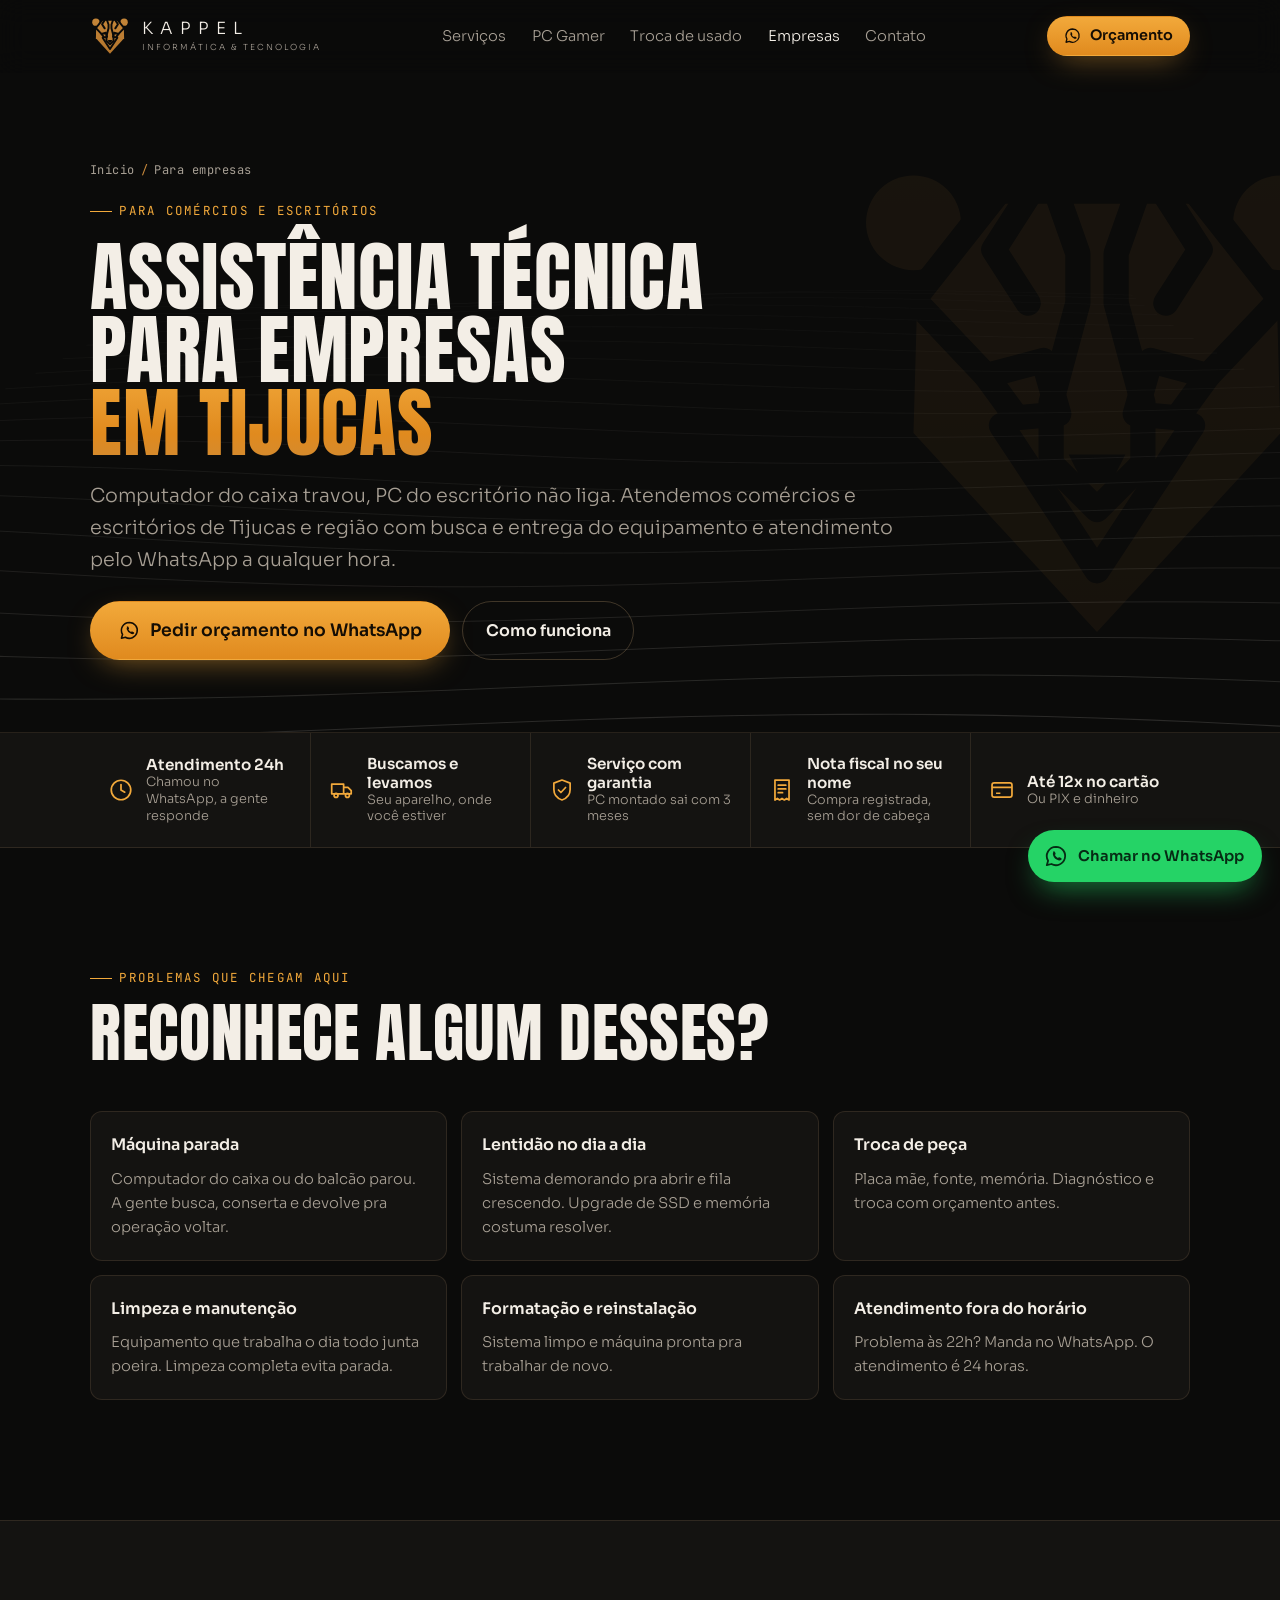
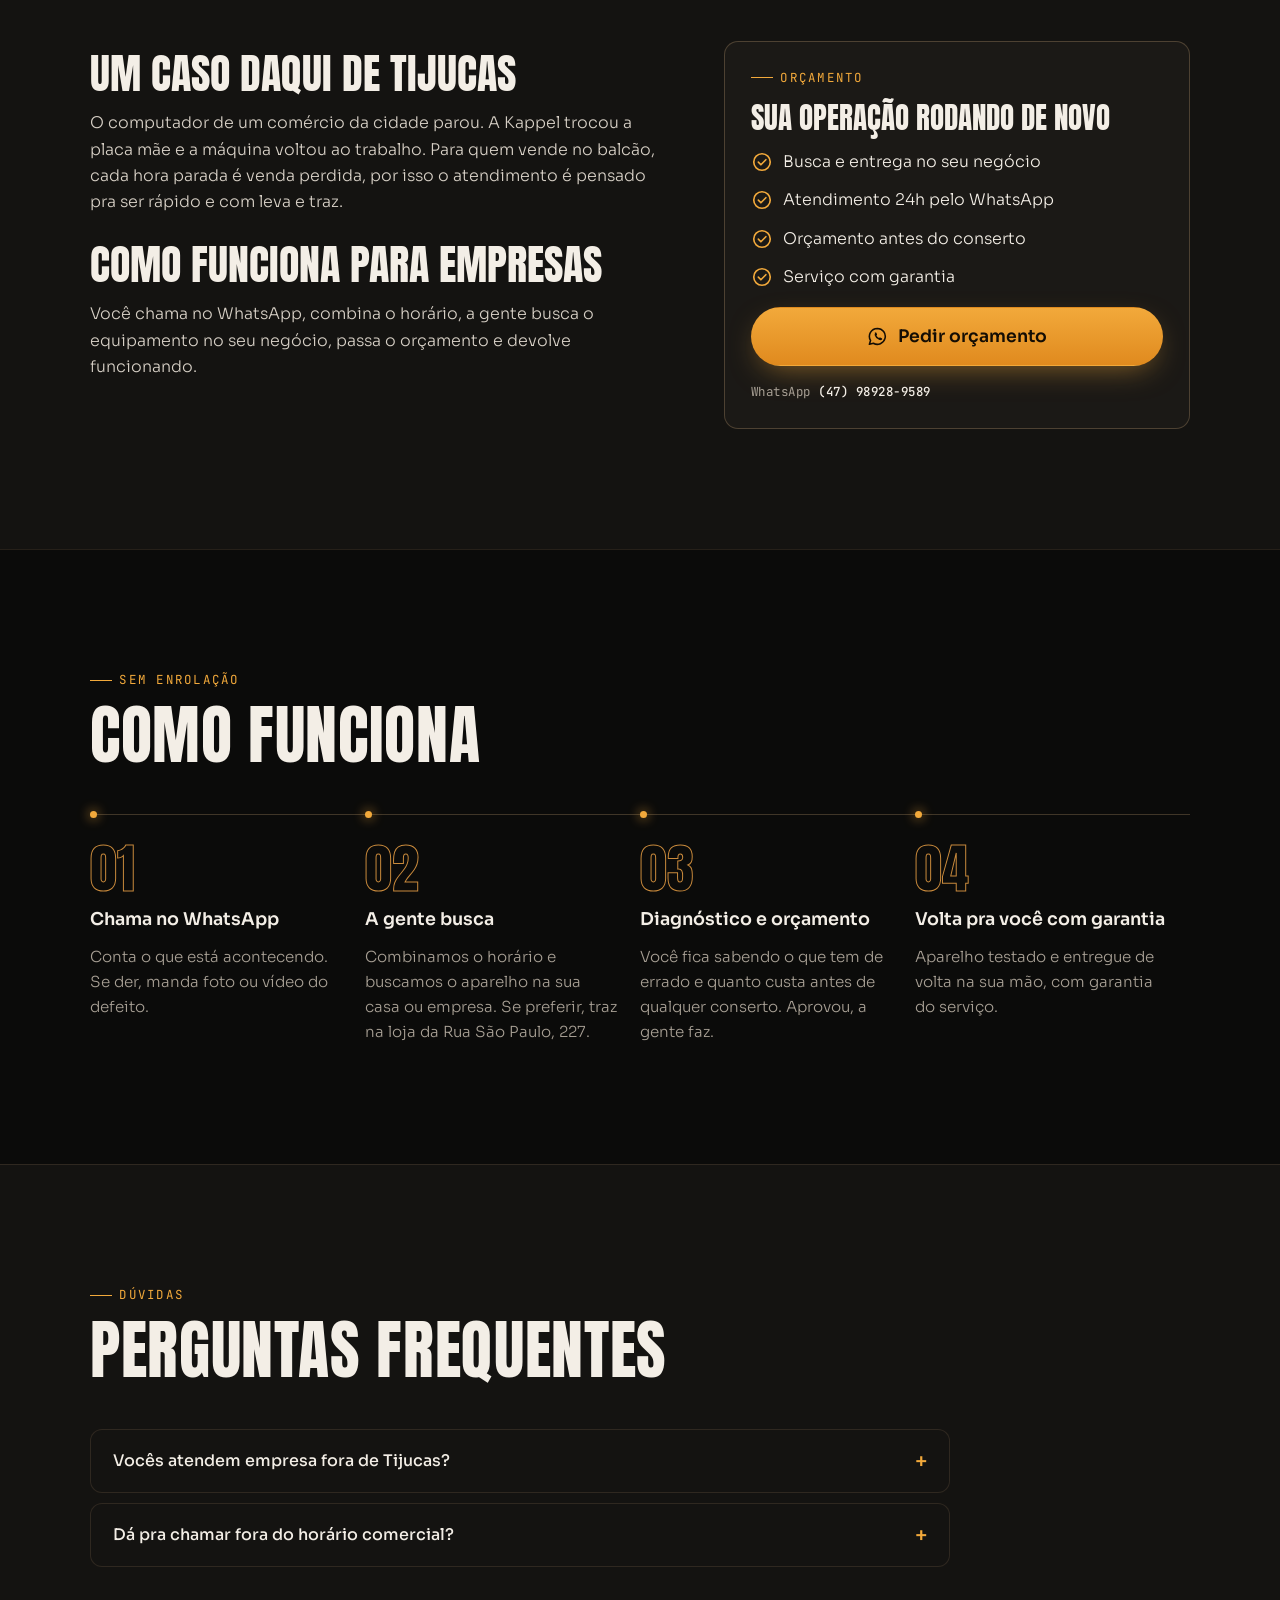
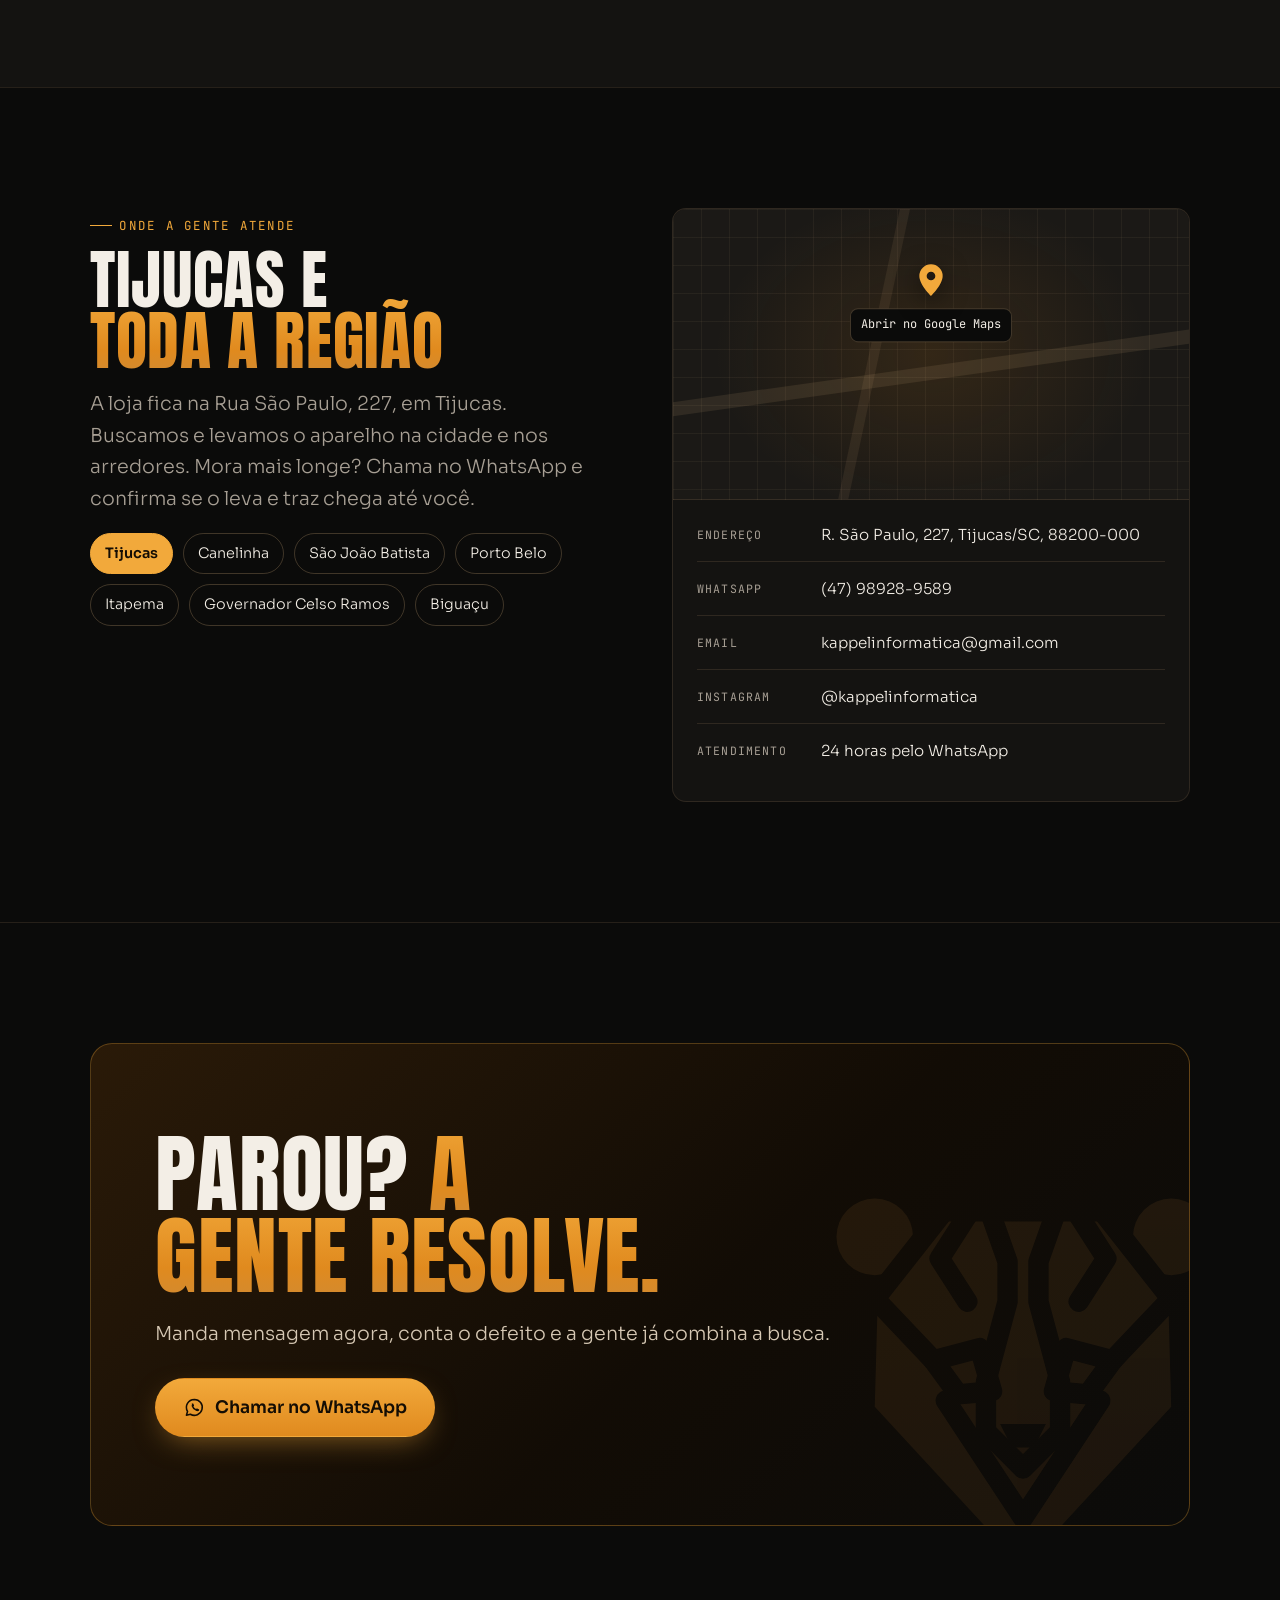
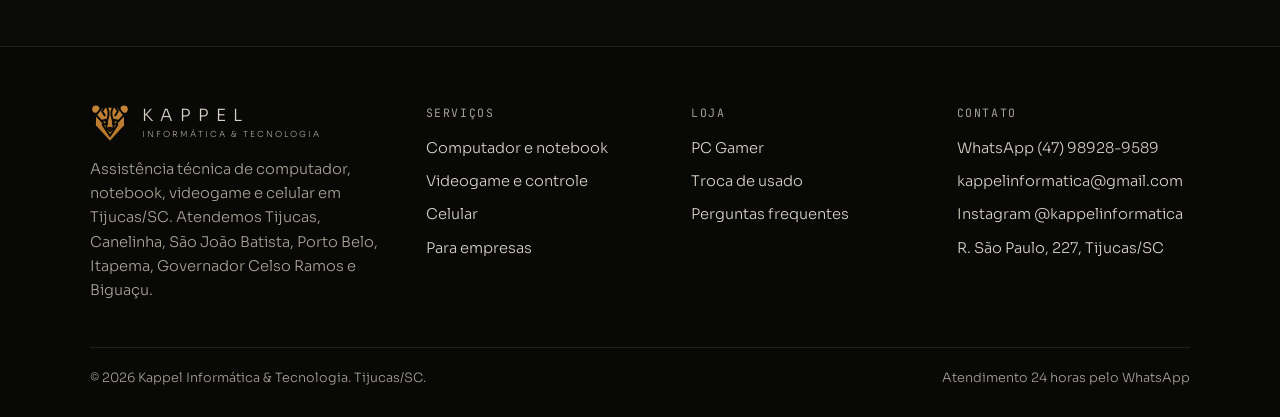
==== empresas/index.html @ c7f15fc5 "Site da Kappel Informática: home, páginas de serviço, PC Gamer e SEO/GEO Site estático com identidad" ====
<!doctype html>
<html lang="pt-BR">
<head>
<meta charset="utf-8">
<meta name="viewport" content="width=device-width, initial-scale=1, viewport-fit=cover">
<title>Assistência Técnica para Empresas em Tijucas/SC | Kappel</title>
<meta name="description" content="Computador do caixa travou? Assistência técnica para comércios e escritórios em Tijucas e região, com busca e entrega do equipamento e atendimento 24h.">
<link rel="canonical" href="https://www.kappelinformatica.com.br/empresas/">
<meta name="robots" content="index, follow, max-image-preview:large">
<meta name="theme-color" content="#0b0b0a">
<meta name="geo.region" content="BR-SC">
<meta name="geo.placename" content="Tijucas">
<meta property="og:type" content="website">
<meta property="og:locale" content="pt_BR">
<meta property="og:site_name" content="Kappel Informática & Tecnologia">
<meta property="og:title" content="Assistência Técnica para Empresas em Tijucas/SC | Kappel">
<meta property="og:description" content="Computador do caixa travou? Assistência técnica para comércios e escritórios em Tijucas e região, com busca e entrega do equipamento e atendimento 24h.">
<meta property="og:url" content="https://www.kappelinformatica.com.br/empresas/">
<meta property="og:image" content="https://www.kappelinformatica.com.br/assets/img/og-kappel.jpg">
<meta property="og:image:width" content="1200">
<meta property="og:image:height" content="630">
<meta property="og:image:alt" content="Kappel Informática & Tecnologia, assistência técnica em Tijucas SC">
<meta name="twitter:card" content="summary_large_image">
<meta name="twitter:title" content="Assistência Técnica para Empresas em Tijucas/SC | Kappel">
<meta name="twitter:description" content="Computador do caixa travou? Assistência técnica para comércios e escritórios em Tijucas e região, com busca e entrega do equipamento e atendimento 24h.">
<meta name="twitter:image" content="https://www.kappelinformatica.com.br/assets/img/og-kappel.jpg">
<link rel="icon" href="/favicon.svg" type="image/svg+xml">
<link rel="icon" href="/favicon-32.png" sizes="32x32" type="image/png">
<link rel="apple-touch-icon" href="/apple-touch-icon.png">
<link rel="manifest" href="/site.webmanifest">
<link rel="preload" href="/assets/fonts/anton.woff2" as="font" type="font/woff2" crossorigin>
<link rel="preload" href="/assets/fonts/sora-var.woff2" as="font" type="font/woff2" crossorigin>
<link rel="stylesheet" href="/assets/css/site.css">
<script type="application/ld+json">{"@context":"https://schema.org","@graph":[{"@type":["ComputerStore","LocalBusiness"],"@id":"https://www.kappelinformatica.com.br/#negocio","name":"Kappel Informática & Tecnologia","alternateName":["Kappel Informática","Kappel"],"description":"Assistência técnica multimarca de computador, notebook, videogame, controle e celular em Tijucas/SC, com busca e entrega do aparelho, atendimento 24 horas pelo WhatsApp e venda de PC Gamer montado com nota fiscal.","url":"https://www.kappelinformatica.com.br/","logo":"https://www.kappelinformatica.com.br/assets/img/logo-512.png","image":"https://www.kappelinformatica.com.br/assets/img/og-kappel.jpg","telephone":"+55-47-98928-9589","email":"kappelinformatica@gmail.com","address":{"@type":"PostalAddress","streetAddress":"R. São Paulo, 227","addressLocality":"Tijucas","addressRegion":"SC","postalCode":"88200-000","addressCountry":"BR"},"hasMap":"https://www.google.com/maps/search/?api=1&query=Kappel%20Inform%C3%A1tica%20R.%20S%C3%A3o%20Paulo%20227%20Tijucas%20SC","areaServed":[{"@type":"City","name":"Tijucas, SC"},{"@type":"City","name":"Canelinha, SC"},{"@type":"City","name":"São João Batista, SC"},{"@type":"City","name":"Porto Belo, SC"},{"@type":"City","name":"Itapema, SC"},{"@type":"City","name":"Governador Celso Ramos, SC"},{"@type":"City","name":"Biguaçu, SC"}],"openingHoursSpecification":[{"@type":"OpeningHoursSpecification","dayOfWeek":["Monday","Tuesday","Wednesday","Thursday","Friday","Saturday","Sunday"],"opens":"00:00","closes":"23:59"}],"paymentAccepted":"Cartão de crédito, PIX, Dinheiro","currenciesAccepted":"BRL","priceRange":"$$","sameAs":["https://www.instagram.com/kappelinformatica/","https://www.facebook.com/61590926625800/"],"knowsAbout":["Conserto de computador","Conserto de notebook","Formatação","Upgrade de SSD e memória RAM","Troca de placa mãe","Reparo em placa","Conserto de videogame","Conserto de controle","Troca de tela de celular","Montagem de PC Gamer"],"hasOfferCatalog":{"@type":"OfferCatalog","name":"Serviços e produtos","itemListElement":[{"@type":"Offer","itemOffered":{"@type":"Service","name":"Conserto de computador e notebook","url":"https://www.kappelinformatica.com.br/servicos/computador-e-notebook/"}},{"@type":"Offer","itemOffered":{"@type":"Service","name":"Conserto de videogame e controle","url":"https://www.kappelinformatica.com.br/servicos/videogame-e-controle/"}},{"@type":"Offer","itemOffered":{"@type":"Service","name":"Troca de tela e conserto de celular","url":"https://www.kappelinformatica.com.br/servicos/celular/"}},{"@type":"Offer","itemOffered":{"@type":"Service","name":"Assistência técnica para empresas","url":"https://www.kappelinformatica.com.br/empresas/"}},{"@type":"Offer","itemOffered":{"@type":"Service","name":"PC Gamer montado com nota fiscal","url":"https://www.kappelinformatica.com.br/pc-gamer/"}}]}},{"@type":"Service","name":"Assistência técnica para empresas","serviceType":"Assistência técnica para empresas","description":"Computador do caixa travou? Assistência técnica para comércios e escritórios em Tijucas e região, com busca e entrega do equipamento e atendimento 24h.","url":"https://www.kappelinformatica.com.br/empresas/","provider":{"@id":"https://www.kappelinformatica.com.br/#negocio"},"areaServed":[{"@type":"City","name":"Tijucas, SC"},{"@type":"City","name":"Canelinha, SC"},{"@type":"City","name":"São João Batista, SC"},{"@type":"City","name":"Porto Belo, SC"},{"@type":"City","name":"Itapema, SC"},{"@type":"City","name":"Governador Celso Ramos, SC"},{"@type":"City","name":"Biguaçu, SC"}]},{"@type":"BreadcrumbList","itemListElement":[{"@type":"ListItem","position":1,"name":"Início","item":"https://www.kappelinformatica.com.br/"},{"@type":"ListItem","position":2,"name":"Para empresas","item":"https://www.kappelinformatica.com.br/empresas/"}]},{"@type":"FAQPage","mainEntity":[{"@type":"Question","name":"Vocês atendem empresa fora de Tijucas?","acceptedAnswer":{"@type":"Answer","text":"Atendemos Tijucas e região. Confirme o seu endereço pelo WhatsApp."}},{"@type":"Question","name":"Dá pra chamar fora do horário comercial?","acceptedAnswer":{"@type":"Answer","text":"Dá. O atendimento pelo WhatsApp é 24 horas."}}]}]}</script>
<!--
  GA4: troque G-XXXXXXXXXX pelo ID real e descomente.
  <script async src="https://www.googletagmanager.com/gtag/js?id=G-XXXXXXXXXX"></script>
  <script>window.dataLayer=window.dataLayer||[];function gtag(){dataLayer.push(arguments);}gtag('js',new Date());gtag('config','G-XXXXXXXXXX');</script>
  Meta Pixel: cole aqui o código do Gerenciador de Eventos.
-->
</head>
<body>
<svg width="0" height="0" style="position:absolute" aria-hidden="true" focusable="false">
<symbol id="i-zap" viewBox="0 0 24 24"><path d="M12 2.8a9.2 9.2 0 0 0-7.9 13.9L2.8 21.2l4.6-1.2A9.2 9.2 0 1 0 12 2.8z" fill="none" stroke="currentColor" stroke-width="1.8" stroke-linejoin="round"/><path d="M8.9 7.9c.2-.4.5-.5.8-.5h.6c.2 0 .4.1.5.4l.8 1.8c.1.2 0 .5-.1.7l-.6.7c.7 1.3 1.7 2.3 3 3l.7-.6c.2-.2.5-.2.7-.1l1.8.8c.3.1.4.3.4.5v.6c0 .3-.1.6-.5.8-.7.5-1.7.6-2.6.3a8.2 8.2 0 0 1-5.4-5.4c-.3-.9-.2-1.9.3-2.6z" fill="currentColor"/></symbol>
<symbol id="i-clock" viewBox="0 0 24 24"><g fill="none" stroke="currentColor" stroke-width="1.6" stroke-linecap="round"><circle cx="12" cy="12" r="9"/><path d="M12 7v5l3.5 2"/></g></symbol>
<symbol id="i-truck" viewBox="0 0 24 24"><g fill="none" stroke="currentColor" stroke-width="1.6" stroke-linejoin="round"><path d="M2.5 6.5h11v9h-11zM13.5 9.5h4l3 3v3h-7z"/><circle cx="6.5" cy="17" r="1.8"/><circle cx="17" cy="17" r="1.8"/></g></symbol>
<symbol id="i-shield" viewBox="0 0 24 24"><g fill="none" stroke="currentColor" stroke-width="1.6" stroke-linejoin="round" stroke-linecap="round"><path d="M12 2.8 4.5 5.6v6c0 4.6 3.2 8.2 7.5 9.6 4.3-1.4 7.5-5 7.5-9.6v-6z"/><path d="m8.7 12 2.3 2.3 4.3-4.6"/></g></symbol>
<symbol id="i-receipt" viewBox="0 0 24 24"><g fill="none" stroke="currentColor" stroke-width="1.6" stroke-linejoin="round" stroke-linecap="round"><path d="M5.5 2.8h13v18.4l-2.2-1.4-2.1 1.4-2.2-1.4-2.2 1.4-2.1-1.4-2.2 1.4z"/><path d="M8.5 7.5h7M8.5 11h7M8.5 14.5h4"/></g></symbol>
<symbol id="i-card" viewBox="0 0 24 24"><g fill="none" stroke="currentColor" stroke-width="1.6" stroke-linejoin="round"><rect x="2.8" y="5.5" width="18.4" height="13" rx="2"/><path d="M2.8 9.5h18.4M6.5 15h4"/></g></symbol>
<symbol id="i-laptop" viewBox="0 0 24 24"><g fill="none" stroke="currentColor" stroke-width="1.5" stroke-linejoin="round"><rect x="4.5" y="5" width="15" height="10" rx="1.2"/><path d="M2 18.5h20l-1.5-3.5h-17z"/></g></symbol>
<symbol id="i-pad" viewBox="0 0 24 24"><g fill="none" stroke="currentColor" stroke-width="1.5" stroke-linejoin="round" stroke-linecap="round"><path d="M7 7.5h10a4.5 4.5 0 0 1 4.4 5.4l-.8 4a2.6 2.6 0 0 1-4.5 1.2L14.4 16H9.6l-1.7 2.1a2.6 2.6 0 0 1-4.5-1.2l-.8-4A4.5 4.5 0 0 1 7 7.5z"/><path d="M7.5 10.5v3M6 12h3"/><circle cx="16" cy="11" r=".6" fill="currentColor"/><circle cx="17.5" cy="13" r=".6" fill="currentColor"/></g></symbol>
<symbol id="i-phone" viewBox="0 0 24 24"><g fill="none" stroke="currentColor" stroke-width="1.5" stroke-linejoin="round" stroke-linecap="round"><rect x="6.5" y="2.5" width="11" height="19" rx="2.2"/><path d="M10.5 18.5h3M9 6l3.5 3.5M9 9.5l6 6"/></g></symbol>
<symbol id="i-tower" viewBox="0 0 24 24"><g fill="none" stroke="currentColor" stroke-width="1.5" stroke-linejoin="round"><rect x="6" y="2.5" width="12" height="19" rx="1.5"/><circle cx="12" cy="9" r="2.6"/><circle cx="12" cy="16" r="2.6"/></g></symbol>
<symbol id="i-check" viewBox="0 0 24 24"><g fill="none" stroke="currentColor" stroke-width="1.8" stroke-linecap="round" stroke-linejoin="round"><circle cx="12" cy="12" r="9"/><path d="m8 12.2 2.8 2.8L16.2 9.5"/></g></symbol>
<symbol id="i-pin" viewBox="0 0 24 24"><path d="M12 2.5a7 7 0 0 0-7 7c0 5.2 7 12 7 12s7-6.8 7-12a7 7 0 0 0-7-7zm0 9.6a2.6 2.6 0 1 1 0-5.2 2.6 2.6 0 0 1 0 5.2z" fill="currentColor"/></symbol>
</svg>
<a class="skip" href="#conteudo">Pular para o conteúdo</a>
<header class="site-header">
  <nav class="wrap nav" aria-label="Principal">
    <a class="brand" href="/" aria-label="Kappel Informática, página inicial">
      <img src="/assets/img/logo.svg" alt="" width="40" height="40">
      <span class="brand-name"><b>KAPPEL</b><small>Informática &amp; Tecnologia</small></span>
    </a>
    <div class="nav-links" id="nav-links"><ul class="menu"><li><a href="/#servicos">Serviços</a></li><li><a href="/pc-gamer/">PC Gamer</a></li><li><a href="/pc-gamer/#troca">Troca de usado</a></li><li><a href="/empresas/" aria-current="page">Empresas</a></li><li><a href="/#contato">Contato</a></li></ul></div>
    <a class="btn btn-zap " href="https://wa.me/5547989289589?text=Oi%2C%20Kappel%21%20Quero%20fazer%20um%20or%C3%A7amento." target="_blank" rel="noopener"><svg aria-hidden="true"><use href="#i-zap"/></svg>Orçamento</a>
    <button class="menu-toggle" type="button" aria-expanded="false" aria-controls="nav-links" aria-label="Abrir menu"><span></span></button>
  </nav>
</header>
<main id="conteudo">
<section class="page-hero">
  <canvas class="hero-mesh" aria-hidden="true"></canvas>
  <div class="wrap">
    <nav class="crumbs" aria-label="Você está em"><ol><li><a href="/">Início</a></li><li aria-current="page">Para empresas</li></ol></nav>
    <span class="eyebrow rise">Para comércios e escritórios</span>
    <h1 class="display rise d1">Assistência técnica para empresas <span class="hot">em Tijucas</span></h1>
    <p class="lead rise d2">Computador do caixa travou, PC do escritório não liga. Atendemos comércios e escritórios de Tijucas e região com busca e entrega do equipamento e atendimento pelo WhatsApp a qualquer hora.</p>
    <div class="hero-cta rise d3"><a class="btn btn-zap btn-lg" href="https://wa.me/5547989289589?text=Oi%2C%20Kappel%21%20Tenho%20uma%20empresa%20e%20preciso%20de%20assist%C3%AAncia%20t%C3%A9cnica.%20" target="_blank" rel="noopener"><svg aria-hidden="true"><use href="#i-zap"/></svg>Pedir orçamento no WhatsApp</a><a class="btn btn-ghost" href="#como-funciona">Como funciona</a></div>
  </div>
</section><section class="seals" aria-label="Por que chamar a Kappel"><div class="wrap"><ul><li><svg aria-hidden="true"><use href="#i-clock"/></svg><div><b>Atendimento 24h</b><span>Chamou no WhatsApp, a gente responde</span></div></li><li><svg aria-hidden="true"><use href="#i-truck"/></svg><div><b>Buscamos e levamos</b><span>Seu aparelho, onde você estiver</span></div></li><li><svg aria-hidden="true"><use href="#i-shield"/></svg><div><b>Serviço com garantia</b><span>PC montado sai com 3 meses</span></div></li><li><svg aria-hidden="true"><use href="#i-receipt"/></svg><div><b>Nota fiscal no seu nome</b><span>Compra registrada, sem dor de cabeça</span></div></li><li><svg aria-hidden="true"><use href="#i-card"/></svg><div><b>Até 12x no cartão</b><span>Ou PIX e dinheiro</span></div></li></ul></div></section><section class="section">
  <div class="wrap">
    <div class="section-head">
      <span class="eyebrow">Problemas que chegam aqui</span>
      <h2 class="display section-title">Reconhece algum desses?</h2>
    </div>
    <div class="problems"><div class="problem"><h3>Máquina parada</h3><p>Computador do caixa ou do balcão parou. A gente busca, conserta e devolve pra operação voltar.</p></div><div class="problem"><h3>Lentidão no dia a dia</h3><p>Sistema demorando pra abrir e fila crescendo. Upgrade de SSD e memória costuma resolver.</p></div><div class="problem"><h3>Troca de peça</h3><p>Placa mãe, fonte, memória. Diagnóstico e troca com orçamento antes.</p></div><div class="problem"><h3>Limpeza e manutenção</h3><p>Equipamento que trabalha o dia todo junta poeira. Limpeza completa evita parada.</p></div><div class="problem"><h3>Formatação e reinstalação</h3><p>Sistema limpo e máquina pronta pra trabalhar de novo.</p></div><div class="problem"><h3>Atendimento fora do horário</h3><p>Problema às 22h? Manda no WhatsApp. O atendimento é 24 horas.</p></div></div>
  </div>
</section>
<section class="section alt">
  <div class="wrap split">
    <div class="prose"><h2>Um caso daqui de Tijucas</h2>
<p>O computador de um comércio da cidade parou. A Kappel trocou a placa mãe e a máquina voltou ao trabalho. Para quem vende no balcão, cada hora parada é venda perdida, por isso o atendimento é pensado pra ser rápido e com leva e traz.</p>
<h2>Como funciona para empresas</h2>
<p>Você chama no WhatsApp, combina o horário, a gente busca o equipamento no seu negócio, passa o orçamento e devolve funcionando.</p></div>
    <aside class="aside-card">
  <span class="eyebrow">Orçamento</span>
  <h2>Sua operação rodando de novo</h2>
  <ul class="checks"><li><svg aria-hidden="true"><use href="#i-check"/></svg><span>Busca e entrega no seu negócio</span></li><li><svg aria-hidden="true"><use href="#i-check"/></svg><span>Atendimento 24h pelo WhatsApp</span></li><li><svg aria-hidden="true"><use href="#i-check"/></svg><span>Orçamento antes do conserto</span></li><li><svg aria-hidden="true"><use href="#i-check"/></svg><span>Serviço com garantia</span></li></ul>
  <a class="btn btn-zap btn-lg" href="https://wa.me/5547989289589?text=Oi%2C%20Kappel%21%20Tenho%20uma%20empresa%20e%20preciso%20de%20assist%C3%AAncia%20t%C3%A9cnica.%20" target="_blank" rel="noopener"><svg aria-hidden="true"><use href="#i-zap"/></svg>Pedir orçamento</a>
  <p class="hero-note">WhatsApp <b>(47) 98928-9589</b></p>
</aside>
  </div>
</section>
<section class="section" id="como-funciona">
  <div class="wrap">
    <div class="section-head">
      <span class="eyebrow">Sem enrolação</span>
      <h2 class="display section-title">Como funciona</h2>
    </div>
    <ol class="steps"><li><h3>Chama no WhatsApp</h3><p>Conta o que está acontecendo. Se der, manda foto ou vídeo do defeito.</p></li><li><h3>A gente busca</h3><p>Combinamos o horário e buscamos o aparelho na sua casa ou empresa. Se preferir, traz na loja da Rua São Paulo, 227.</p></li><li><h3>Diagnóstico e orçamento</h3><p>Você fica sabendo o que tem de errado e quanto custa antes de qualquer conserto. Aprovou, a gente faz.</p></li><li><h3>Volta pra você com garantia</h3><p>Aparelho testado e entregue de volta na sua mão, com garantia do serviço.</p></li></ol>
  </div>
</section>
<section class="section alt">
  <div class="wrap">
    <div class="section-head">
      <span class="eyebrow">Dúvidas</span>
      <h2 class="display section-title">Perguntas frequentes</h2>
    </div>
    <div class="faq"><details><summary>Vocês atendem empresa fora de Tijucas?</summary><div class="answer"><p>Atendemos Tijucas e região. Confirme o seu endereço pelo WhatsApp.</p></div></details><details><summary>Dá pra chamar fora do horário comercial?</summary><div class="answer"><p>Dá. O atendimento pelo WhatsApp é 24 horas.</p></div></details></div>
  </div>
</section>
<section class="section" id="contato">
  <div class="wrap where">
    <div>
      <span class="eyebrow">Onde a gente atende</span>
      <h2 class="display section-title" style="margin-top:14px">Tijucas e <span class="hot">toda a região</span></h2>
      <p class="lead" style="margin-top:16px">A loja fica na Rua São Paulo, 227, em Tijucas. Buscamos e levamos o aparelho na cidade e nos arredores. Mora mais longe? Chama no WhatsApp e confirma se o leva e traz chega até você.</p>
      <ul class="cities" aria-label="Cidades atendidas"><li>Tijucas</li><li>Canelinha</li><li>São João Batista</li><li>Porto Belo</li><li>Itapema</li><li>Governador Celso Ramos</li><li>Biguaçu</li></ul>
    </div>
    <div class="contact-card">
      <a class="map-link" href="https://www.google.com/maps/search/?api=1&query=Kappel%20Inform%C3%A1tica%20R.%20S%C3%A3o%20Paulo%20227%20Tijucas%20SC" target="_blank" rel="noopener" aria-label="Abrir a loja no Google Maps">
        <span class="pin"><svg aria-hidden="true"><use href="#i-pin"/></svg><span>Abrir no Google Maps</span></span>
      </a>
      <ul class="contact-list">
        <li><span>Endereço</span><a href="https://www.google.com/maps/search/?api=1&query=Kappel%20Inform%C3%A1tica%20R.%20S%C3%A3o%20Paulo%20227%20Tijucas%20SC" target="_blank" rel="noopener">R. São Paulo, 227, Tijucas/SC, 88200-000</a></li>
        <li><span>WhatsApp</span><a href="https://wa.me/5547989289589?text=Oi%2C%20Kappel%21%20Vim%20pelo%20site%20e%20quero%20um%20or%C3%A7amento." target="_blank" rel="noopener">(47) 98928-9589</a></li>
        <li><span>Email</span><a href="mailto:kappelinformatica@gmail.com">kappelinformatica@gmail.com</a></li>
        <li><span>Instagram</span><a href="https://www.instagram.com/kappelinformatica/" target="_blank" rel="noopener">@kappelinformatica</a></li>
        <li><span>Atendimento</span><p>24 horas pelo WhatsApp</p></li>
      </ul>
    </div>
  </div>
</section>
<section class="section final">
  <div class="wrap">
    <div class="final-box">
      <img class="final-logo" src="/assets/img/logo.svg" alt="" width="420" height="420" loading="lazy">
      <h2 class="display">Parou? <span class="hot">A gente resolve.</span></h2>
      <p class="lead">Manda mensagem agora, conta o defeito e a gente já combina a busca.</p>
      <div class="hero-cta"><a class="btn btn-zap btn-lg" href="https://wa.me/5547989289589?text=Oi%2C%20Kappel%21%20Tenho%20uma%20empresa%20e%20preciso%20de%20assist%C3%AAncia%20t%C3%A9cnica.%20" target="_blank" rel="noopener"><svg aria-hidden="true"><use href="#i-zap"/></svg>Chamar no WhatsApp</a></div>
    </div>
  </div>
</section></main>
<footer class="site-footer">
  <div class="wrap">
    <div class="foot">
      <div class="foot-brand">
        <a class="brand" href="/"><img src="/assets/img/logo.svg" alt="" width="40" height="40"><span class="brand-name"><b>KAPPEL</b><small>Informática &amp; Tecnologia</small></span></a>
        <p>Assistência técnica de computador, notebook, videogame e celular em Tijucas/SC. Atendemos Tijucas, Canelinha, São João Batista, Porto Belo, Itapema, Governador Celso Ramos e Biguaçu.</p>
      </div>
      <div>
        <h2>Serviços</h2>
        <ul>
          <li><a href="/servicos/computador-e-notebook/">Computador e notebook</a></li>
          <li><a href="/servicos/videogame-e-controle/">Videogame e controle</a></li>
          <li><a href="/servicos/celular/">Celular</a></li>
          <li><a href="/empresas/">Para empresas</a></li>
        </ul>
      </div>
      <div>
        <h2>Loja</h2>
        <ul>
          <li><a href="/pc-gamer/">PC Gamer</a></li>
          <li><a href="/pc-gamer/#troca">Troca de usado</a></li>
          <li><a href="/#faq">Perguntas frequentes</a></li>
        </ul>
      </div>
      <div>
        <h2>Contato</h2>
        <ul>
          <li><a href="https://wa.me/5547989289589?text=Oi%2C%20Kappel%21%20Vim%20pelo%20site%20e%20quero%20um%20or%C3%A7amento." target="_blank" rel="noopener">WhatsApp (47) 98928-9589</a></li>
          <li><a href="mailto:kappelinformatica@gmail.com">kappelinformatica@gmail.com</a></li>
          <li><a href="https://www.instagram.com/kappelinformatica/" target="_blank" rel="noopener">Instagram @kappelinformatica</a></li>
          <li><a href="https://www.google.com/maps/search/?api=1&query=Kappel%20Inform%C3%A1tica%20R.%20S%C3%A3o%20Paulo%20227%20Tijucas%20SC" target="_blank" rel="noopener">R. São Paulo, 227, Tijucas/SC</a></li>
        </ul>
      </div>
    </div>
    <div class="foot-bottom">
      <span>© <span id="ano">2026</span> Kappel Informática & Tecnologia. Tijucas/SC.</span>
      <!-- TODO: incluir CNPJ quando o cliente enviar -->
      <span>Atendimento 24 horas pelo WhatsApp</span>
    </div>
  </div>
</footer>
<a class="zap-float" href="https://wa.me/5547989289589?text=Oi%2C%20Kappel%21%20Vim%20pelo%20site%20e%20quero%20um%20or%C3%A7amento." target="_blank" rel="noopener" aria-label="Chamar a Kappel no WhatsApp"><svg aria-hidden="true"><use href="#i-zap"/></svg><span>Chamar no WhatsApp</span></a>
<script src="/assets/js/site.js" defer></script>
</body>
</html>
---- assets/css/site.css ----
/* Kappel Informática & Tecnologia
   Layout: bancada escura, títulos condensados em caixa alta, cobre da logo como única cor quente,
   RGB só onde há máquina ligada (PC gamer). Malha wireframe da marca no topo. */
/* Fontes auto-hospedadas (SIL Open Font License) */
@font-face { font-family: "Anton"; src: url("../fonts/anton.woff2") format("woff2"); font-weight: 400; font-style: normal; font-display: swap; }
@font-face { font-family: "Sora"; src: url("../fonts/sora-var.woff2") format("woff2"); font-weight: 100 800; font-style: normal; font-display: swap; }
@font-face { font-family: "JetBrains Mono"; src: url("../fonts/jetbrains-mono-400.woff2") format("woff2"); font-weight: 400; font-style: normal; font-display: swap; }
@font-face { font-family: "JetBrains Mono"; src: url("../fonts/jetbrains-mono-500.woff2") format("woff2"); font-weight: 500; font-style: normal; font-display: swap; }

:root {
  --bg: #0b0b0a;
  --panel: #141311;
  --panel-2: #1b1916;
  --line: rgba(232, 190, 140, .12);
  --line-strong: rgba(232, 190, 140, .24);
  --fg: #f3eee6;
  --mute: #a79f94;
  --copper: #c98a3c;
  --amber: #f2a93b;
  --amber-deep: #e08a1e;
  --on-amber: #140d04;
  --zap: #25d366;
  --rgb-pink: #ff4fae;
  --rgb-blue: #3fb8ff;
  --rgb-green: #45f0a0;

  --f-display: "Anton", "Impact", "Arial Narrow Bold", sans-serif;
  --f-body: "Sora", "Segoe UI", system-ui, -apple-system, sans-serif;
  --f-mono: "JetBrains Mono", ui-monospace, "SFMono-Regular", Menlo, monospace;

  --wrap: 1180px;
  --gutter: clamp(16px, 4vw, 40px);
  --radius: 14px;
  --header-h: 72px;
  color-scheme: dark;
}

*, *::before, *::after { box-sizing: border-box; }
html { scroll-behavior: smooth; scroll-padding-top: calc(var(--header-h) + 12px); -webkit-text-size-adjust: 100%; }
body {
  margin: 0;
  background: var(--bg);
  color: var(--fg);
  font-family: var(--f-body);
  font-size: 1rem;
  line-height: 1.65;
  font-weight: 300;
  overflow-x: hidden;
  -webkit-font-smoothing: antialiased;
}
img, svg { max-width: 100%; display: block; }
a { color: inherit; }
p { margin: 0; }
h1, h2, h3, h4 { margin: 0; text-wrap: balance; }
:focus-visible { outline: 2px solid var(--amber); outline-offset: 3px; border-radius: 4px; }
.sr-only { position: absolute; width: 1px; height: 1px; padding: 0; margin: -1px; overflow: hidden; clip: rect(0 0 0 0); white-space: nowrap; border: 0; }
.skip { position: absolute; left: 16px; top: -60px; z-index: 100; background: var(--amber); color: var(--on-amber); padding: 10px 16px; border-radius: 8px; font-weight: 600; }
.skip:focus { top: 12px; }

.wrap { width: 100%; max-width: var(--wrap); margin-inline: auto; padding-inline: var(--gutter); }

/* ---------- Tipografia ---------- */
.display {
  font-family: var(--f-display);
  font-weight: 400;
  text-transform: uppercase;
  letter-spacing: .01em;
  line-height: .95;
}
.hot {
  background: linear-gradient(180deg, var(--amber) 0%, var(--amber-deep) 60%, var(--copper) 100%);
  -webkit-background-clip: text; background-clip: text; color: transparent;
}
.eyebrow {
  font-family: var(--f-mono);
  font-size: .78rem;
  letter-spacing: .18em;
  text-transform: uppercase;
  color: var(--amber);
  display: inline-flex; align-items: center; gap: .6em;
}
.eyebrow::before { content: ""; width: 22px; height: 1px; background: currentColor; }
.lead { font-size: clamp(1.05rem, 1.6vw, 1.2rem); color: var(--mute); max-width: 58ch; }
.section-title { font-size: clamp(2.3rem, 5.4vw, 4rem); }
.section-head { display: grid; gap: 14px; margin-bottom: clamp(28px, 4vw, 48px); max-width: 760px; }

/* ---------- Botões ---------- */
.btn {
  --b: var(--amber);
  display: inline-flex; align-items: center; justify-content: center; gap: .6em;
  padding: .95em 1.4em;
  border-radius: 999px;
  font-family: var(--f-body); font-weight: 600; font-size: 1rem; line-height: 1.1;
  text-decoration: none; cursor: pointer; border: 1px solid transparent;
  transition: transform .18s ease, box-shadow .18s ease, background .18s ease, border-color .18s ease;
}
.btn svg { width: 1.2em; height: 1.2em; flex: none; }
.btn-zap { background: linear-gradient(180deg, var(--amber), var(--amber-deep)); color: var(--on-amber); box-shadow: 0 10px 30px -10px rgba(242, 169, 59, .55); }
.btn-zap:hover { transform: translateY(-2px); box-shadow: 0 16px 40px -12px rgba(242, 169, 59, .7); }
.btn-ghost { border-color: var(--line-strong); color: var(--fg); background: transparent; }
.btn-ghost:hover { border-color: var(--amber); color: var(--amber); }
.btn-lg { font-size: 1.08rem; padding: 1.05em 1.6em; }

/* ---------- Header ---------- */
.site-header {
  position: sticky; top: env(safe-area-inset-top, 0px); z-index: 50;
  background: rgba(11, 11, 10, .72);
  backdrop-filter: blur(14px) saturate(140%);
  -webkit-backdrop-filter: blur(14px) saturate(140%);
  border-bottom: 1px solid transparent;
  transition: border-color .2s ease, background .2s ease;
}
.site-header.is-scrolled { border-bottom-color: var(--line); background: rgba(11, 11, 10, .9); }
.nav { display: flex; align-items: center; justify-content: space-between; gap: 20px; height: var(--header-h); }
.brand { display: flex; align-items: center; gap: 12px; text-decoration: none; }
.brand img { width: 40px; height: 40px; }
.brand-name { display: grid; line-height: 1; }
.brand-name b { font-weight: 300; letter-spacing: .42em; font-size: 1.05rem; }
.brand-name small { font-size: .52rem; letter-spacing: .24em; color: var(--mute); margin-top: 5px; text-transform: uppercase; }
.menu { display: flex; align-items: center; gap: clamp(14px, 2vw, 28px); list-style: none; margin: 0; padding: 0; }
.menu a { text-decoration: none; font-size: .92rem; color: var(--mute); transition: color .15s; }
.menu a:hover, .menu a[aria-current="page"] { color: var(--fg); }
.nav .btn { padding: .7em 1.1em; font-size: .9rem; }
.menu-toggle { display: none; background: none; border: 1px solid var(--line-strong); color: var(--fg); border-radius: 10px; width: 44px; height: 44px; cursor: pointer; }
.menu-toggle span, .menu-toggle span::before, .menu-toggle span::after { display: block; width: 18px; height: 1.5px; background: currentColor; margin: auto; position: relative; transition: transform .2s; }
.menu-toggle span::before, .menu-toggle span::after { content: ""; position: absolute; left: 0; }
.menu-toggle span::before { top: -6px; } .menu-toggle span::after { top: 6px; }
.menu-toggle[aria-expanded="true"] span { background: transparent; }
.menu-toggle[aria-expanded="true"] span::before { transform: translateY(6px) rotate(45deg); }
.menu-toggle[aria-expanded="true"] span::after { transform: translateY(-6px) rotate(-45deg); }

@media (max-width: 920px) {
  .menu-toggle { display: grid; place-items: center; }
  .nav-links {
    position: fixed; inset: calc(var(--header-h) + env(safe-area-inset-top, 0px)) 0 auto 0;
    background: var(--bg); border-bottom: 1px solid var(--line);
    padding: 12px var(--gutter) 24px;
    display: none;
  }
  .nav-links.is-open { display: block; }
  .menu { flex-direction: column; align-items: stretch; gap: 0; }
  .menu a { display: block; padding: 14px 0; font-size: 1.05rem; border-bottom: 1px solid var(--line); color: var(--fg); }
  .nav > .btn { display: none; }
}

/* ---------- Hero ---------- */
.hero { position: relative; overflow: hidden; border-bottom: 1px solid var(--line); }
.hero-mesh { position: absolute; inset: 0; width: 100%; height: 100%; opacity: .8; pointer-events: none; }
.hero::after {
  content: ""; position: absolute; inset: 0; pointer-events: none;
  background: radial-gradient(60% 70% at 78% 40%, rgba(224, 138, 30, .14), transparent 70%),
              linear-gradient(180deg, transparent 60%, var(--bg));
}
.hero-grid {
  position: relative; z-index: 1;
  display: grid; grid-template-columns: minmax(0, 1.08fr) minmax(0, .92fr);
  align-items: center; gap: clamp(24px, 4vw, 56px);
  padding-block: clamp(36px, 5.5vw, 72px) clamp(56px, 7vw, 88px);
}
.hero-copy { display: grid; gap: 22px; min-width: 0; }
.hero h1 { font-size: clamp(2.9rem, 6.4vw, 5.6rem); overflow-wrap: anywhere; }
.hero h1 .hot { display: block; }
.hero h1 .line { display: block; }
.hero .lead { color: #c9c1b6; }
.hero-cta { display: flex; flex-wrap: wrap; gap: 12px; margin-top: 6px; }
.hero-note { font-family: var(--f-mono); font-size: .78rem; color: var(--mute); letter-spacing: .04em; }
.hero-note b { color: var(--fg); font-weight: 500; }

@media (max-width: 900px) {
  .hero-grid { grid-template-columns: 1fr; }
  .hero-visual { max-width: 320px; margin-inline: auto; width: 100%; }
}

/* ---------- PC desenhado (RGB) ---------- */
.rig { position: relative; aspect-ratio: 4 / 5; max-width: 460px; width: 100%; margin-left: auto; }
.rig-case {
  position: absolute; inset: 4% 10% 6% 10%;
  border-radius: 18px;
  background: linear-gradient(160deg, #1d1b18, #0f0e0c 60%);
  border: 1px solid rgba(255, 255, 255, .09);
  box-shadow: 0 40px 80px -30px rgba(0, 0, 0, .9), inset 0 0 0 6px #0c0b0a, inset 0 0 0 7px rgba(255, 255, 255, .05);
  overflow: hidden;
}
.rig-glass {
  position: absolute; inset: 7% 7% 7% 7%; border-radius: 10px;
  background: linear-gradient(115deg, rgba(255, 255, 255, .07), rgba(255, 255, 255, 0) 38%),
              radial-gradient(80% 60% at 60% 70%, rgba(63, 184, 255, .16), transparent 70%),
              radial-gradient(70% 50% at 30% 20%, rgba(255, 79, 174, .14), transparent 70%),
              #090908;
  border: 1px solid rgba(255, 255, 255, .06);
}
.rig-fans { position: absolute; right: 9%; top: 9%; bottom: 9%; width: 30%; display: flex; flex-direction: column; justify-content: space-between; }
.fan { width: 100%; aspect-ratio: 1; border-radius: 50%; position: relative;
  background: conic-gradient(from 0deg, var(--rgb-pink), var(--rgb-blue), var(--rgb-green), var(--rgb-pink));
  box-shadow: 0 0 22px rgba(63, 184, 255, .45), 0 0 40px rgba(255, 79, 174, .25);
  animation: rgb-spin 6s linear infinite;
}
.fan::before { content: ""; position: absolute; inset: 9%; border-radius: 50%; background: radial-gradient(circle, #1a1917 0 18%, #0d0c0b 19% 100%); }
.fan::after { content: ""; position: absolute; inset: 14%; border-radius: 50%;
  background: repeating-conic-gradient(from 10deg, rgba(255, 255, 255, .13) 0 14deg, transparent 14deg 51deg);
  animation: rgb-spin 1.4s linear infinite reverse;
}
.fan:nth-child(2) { animation-delay: -2s; } .fan:nth-child(3) { animation-delay: -4s; }
.rig-board { position: absolute; left: 12%; top: 11%; width: 46%; height: 52%; border-radius: 6px; background: linear-gradient(180deg, #1a1a1a, #121212); border: 1px solid rgba(255, 255, 255, .06); }
.rig-cpu { position: absolute; left: 22%; top: 18%; width: 22%; aspect-ratio: 1; border-radius: 50%; background: radial-gradient(circle, #202020 0 45%, #0e0e0e 46%); box-shadow: 0 0 0 2px rgba(242, 169, 59, .5), 0 0 18px rgba(242, 169, 59, .35); }
.rig-ram { position: absolute; left: 47%; top: 15%; width: 7%; height: 26%; display: flex; gap: 18%; }
.rig-ram i { flex: 1; border-radius: 2px; background: linear-gradient(180deg, var(--rgb-pink), var(--rgb-blue)); box-shadow: 0 0 10px rgba(255, 79, 174, .6); }
.rig-gpu { position: absolute; left: 12%; top: 58%; width: 50%; height: 11%; border-radius: 5px; background: linear-gradient(180deg, #232220, #141312); border: 1px solid rgba(255, 255, 255, .08); overflow: hidden; }
.rig-gpu::after { content: ""; position: absolute; left: 0; right: 0; bottom: 0; height: 3px; background: linear-gradient(90deg, var(--rgb-green), var(--rgb-blue), var(--rgb-pink)); box-shadow: 0 0 12px var(--rgb-blue); }
.rig-gpu span { position: absolute; left: 8%; top: 50%; transform: translateY(-60%); font-family: var(--f-mono); font-size: clamp(.5rem, 1.1vw, .62rem); letter-spacing: .2em; color: rgba(255, 255, 255, .5); }
.rig-psu { position: absolute; left: 12%; bottom: 9%; width: 50%; height: 14%; border-radius: 5px; background: #0f0f0e; border: 1px solid rgba(255, 255, 255, .06); }
.rig-glow { position: absolute; inset: auto 6% -2% 6%; height: 18%; background: radial-gradient(50% 60% at 50% 50%, rgba(63, 184, 255, .35), transparent 70%); filter: blur(18px); }
.rig-tag {
  position: absolute; z-index: 2;
  display: flex; align-items: center; gap: 8px;
  background: rgba(20, 19, 17, .88); border: 1px solid var(--line-strong);
  backdrop-filter: blur(8px); -webkit-backdrop-filter: blur(8px);
  padding: 8px 12px; border-radius: 10px;
  font-family: var(--f-mono); font-size: .72rem; letter-spacing: .04em; white-space: nowrap;
  box-shadow: 0 12px 30px -12px rgba(0, 0, 0, .8);
  animation: float 7s ease-in-out infinite;
}
.rig-tag i { width: 7px; height: 7px; border-radius: 50%; background: var(--amber); box-shadow: 0 0 10px var(--amber); flex: none; }
.rig-tag.t1 { left: 0; top: 16%; }
.rig-tag.t2 { right: -2%; top: 48%; animation-delay: -2.4s; }
.rig-tag.t3 { left: 4%; bottom: 14%; animation-delay: -4.6s; }
.rig-tag.t2 i { background: var(--rgb-green); box-shadow: 0 0 10px var(--rgb-green); }
@keyframes rgb-spin { to { transform: rotate(360deg); } }
@keyframes float { 0%, 100% { transform: translateY(0); } 50% { transform: translateY(-8px); } }

/* ---------- Selos ---------- */
.seals { border-bottom: 1px solid var(--line); background: var(--panel); }
.seals ul { list-style: none; margin: 0; padding: 0; display: grid; grid-template-columns: repeat(5, minmax(0, 1fr)); }
.seals li { display: flex; align-items: center; gap: 12px; padding: 22px 18px; border-left: 1px solid var(--line); min-width: 0; }
.seals li:first-child { border-left: 0; }
.seals svg { width: 26px; height: 26px; color: var(--amber); flex: none; }
.seals b { display: block; font-weight: 600; font-size: .95rem; line-height: 1.2; }
.seals span { display: block; font-size: .8rem; color: var(--mute); line-height: 1.3; }
@media (max-width: 980px) {
  .seals ul { grid-template-columns: repeat(2, minmax(0, 1fr)); }
  .seals li { border-left: 0; border-top: 1px solid var(--line); }
  .seals li:nth-child(even) { border-left: 1px solid var(--line); }
  .seals li:nth-child(-n+2) { border-top: 0; }
  .seals li:last-child { grid-column: 1 / -1; border-left: 0; }
}

/* ---------- Seções ---------- */
.section { padding-block: clamp(64px, 10vw, 120px); position: relative; }
.section + .section { border-top: 1px solid var(--line); }
.section.alt { background: var(--panel); }

/* Serviços */
.services { display: grid; grid-template-columns: repeat(6, minmax(0, 1fr)); gap: 16px; }
.svc {
  grid-column: span 3;
  position: relative; display: grid; align-content: start; gap: 14px;
  padding: clamp(22px, 3vw, 32px);
  border: 1px solid var(--line); border-radius: var(--radius);
  background: linear-gradient(180deg, var(--panel-2), var(--panel));
  text-decoration: none; overflow: hidden; min-width: 0;
  transition: border-color .2s, transform .2s;
}
.svc:hover { border-color: rgba(242, 169, 59, .45); transform: translateY(-3px); }
.svc.wide { grid-column: span 4; }
.svc.narrow { grid-column: span 2; }
.svc-icon { width: 44px; height: 44px; color: var(--amber); }
.svc h3 { font-family: var(--f-display); font-weight: 400; text-transform: uppercase; font-size: clamp(1.6rem, 2.6vw, 2.1rem); line-height: 1; letter-spacing: .01em; }
.svc p { color: var(--mute); }
.svc ul { list-style: none; padding: 0; margin: 0; display: flex; flex-wrap: wrap; gap: 8px; }
.svc li { font-family: var(--f-mono); font-size: .72rem; letter-spacing: .03em; padding: 5px 10px; border: 1px solid var(--line-strong); border-radius: 999px; color: #d8d0c4; }
.svc-more { margin-top: 4px; font-weight: 600; font-size: .92rem; color: var(--amber); display: inline-flex; align-items: center; gap: 6px; }
.svc-more::after { content: "→"; transition: transform .2s; }
.svc:hover .svc-more::after { transform: translateX(4px); }
@media (max-width: 860px) { .svc, .svc.wide, .svc.narrow { grid-column: 1 / -1; } }

/* Como funciona */
.steps { list-style: none; margin: 0; padding: 0; display: grid; grid-template-columns: repeat(4, minmax(0, 1fr)); gap: 0; counter-reset: step; }
.steps li { counter-increment: step; padding: 26px 22px 0 0; border-top: 1px solid var(--line-strong); display: grid; gap: 10px; align-content: start; min-width: 0; position: relative; }
.steps li::before { content: "0" counter(step); font-family: var(--f-display); font-size: 3.4rem; line-height: 1; color: transparent; -webkit-text-stroke: 1px var(--copper); }
.steps li::after { content: ""; position: absolute; top: -4px; left: 0; width: 7px; height: 7px; border-radius: 50%; background: var(--amber); box-shadow: 0 0 12px var(--amber); }
.steps h3 { font-size: 1.1rem; font-weight: 600; }
.steps p { color: var(--mute); font-size: .95rem; }
@media (max-width: 860px) { .steps { grid-template-columns: repeat(2, minmax(0, 1fr)); row-gap: 28px; } }
@media (max-width: 480px) { .steps { grid-template-columns: 1fr; } }

/* PCs à venda */
.pcs { display: grid; grid-template-columns: repeat(2, minmax(0, 1fr)); gap: 20px; }
.pc {
  border: 1px solid var(--line); border-radius: var(--radius); overflow: hidden;
  background: var(--panel-2); display: grid; grid-template-rows: auto 1fr; min-width: 0;
}
.pc-top { position: relative; padding: 26px 26px 22px; background: radial-gradient(120% 120% at 100% 0%, rgba(63, 184, 255, .14), transparent 55%), radial-gradient(100% 100% at 0% 100%, rgba(255, 79, 174, .1), transparent 55%); border-bottom: 1px solid var(--line); }
.pc-top::after { content: ""; position: absolute; left: 0; right: 0; bottom: -1px; height: 2px; background: linear-gradient(90deg, var(--rgb-pink), var(--rgb-blue), var(--rgb-green)); opacity: .8; }
.pc-badge { font-family: var(--f-mono); font-size: .7rem; letter-spacing: .14em; text-transform: uppercase; color: var(--rgb-green); }
.pc h3 { font-family: var(--f-display); font-weight: 400; text-transform: uppercase; font-size: clamp(1.7rem, 3vw, 2.3rem); line-height: 1; margin-top: 8px; }
.pc-body { padding: 22px 26px 26px; display: grid; gap: 18px; align-content: start; }
.spec { margin: 0; display: grid; grid-template-columns: auto 1fr; gap: 0; font-family: var(--f-mono); font-size: .85rem; }
.spec dt, .spec dd { padding: 9px 0; border-bottom: 1px dashed var(--line-strong); margin: 0; }
.spec dt { color: var(--mute); padding-right: 18px; text-transform: uppercase; letter-spacing: .08em; font-size: .72rem; display: flex; align-items: center; }
.spec dd { text-align: right; color: var(--fg); }
.price { display: flex; align-items: baseline; flex-wrap: wrap; gap: 6px 14px; }
.price strong { font-family: var(--f-display); font-weight: 400; font-size: 2.6rem; line-height: 1; font-variant-numeric: tabular-nums; }
.price span { color: var(--mute); font-size: .9rem; }
.pc-perks { list-style: none; padding: 0; margin: 0; display: flex; flex-wrap: wrap; gap: 8px 16px; font-size: .86rem; color: #d8d0c4; }
.pc-perks li { display: inline-flex; align-items: center; gap: 6px; }
.pc-perks li::before { content: ""; width: 6px; height: 6px; border-radius: 50%; background: var(--amber); }
.pc .btn { width: 100%; }
.pcs-note { margin-top: 18px; font-size: .85rem; color: var(--mute); font-family: var(--f-mono); }
@media (max-width: 780px) { .pcs { grid-template-columns: 1fr; } }

/* Troca de usado */
.trade { display: grid; grid-template-columns: minmax(0, .9fr) minmax(0, 1.1fr); gap: clamp(28px, 5vw, 64px); align-items: start; }
.trade-copy { display: grid; gap: 18px; }
.form { display: grid; gap: 14px; padding: clamp(22px, 3vw, 32px); border: 1px solid var(--line-strong); border-radius: var(--radius); background: var(--bg); }
.form-row { display: grid; grid-template-columns: repeat(2, minmax(0, 1fr)); gap: 14px; }
.field { display: grid; gap: 6px; min-width: 0; }
.field label { font-size: .8rem; font-family: var(--f-mono); letter-spacing: .06em; text-transform: uppercase; color: var(--mute); }
.field input, .field select, .field textarea {
  width: 100%; font: inherit; font-weight: 400; color: var(--fg);
  background: var(--panel); border: 1px solid var(--line-strong); border-radius: 10px;
  padding: 12px 14px; transition: border-color .15s;
}
.field textarea { min-height: 96px; resize: vertical; }
.field input:focus, .field select:focus, .field textarea:focus { outline: none; border-color: var(--amber); }
.form small { color: var(--mute); font-size: .8rem; }
@media (max-width: 860px) { .trade { grid-template-columns: 1fr; } }
@media (max-width: 480px) { .form-row { grid-template-columns: 1fr; } }

/* Bancada (casos reais) */
.cases { display: grid; grid-template-columns: repeat(4, minmax(0, 1fr)); gap: 16px; }
.case { border: 1px solid var(--line); border-radius: var(--radius); padding: 22px; display: grid; gap: 12px; align-content: start; background: var(--panel); min-width: 0; }
.case-tag { font-family: var(--f-mono); font-size: .7rem; letter-spacing: .12em; text-transform: uppercase; color: var(--amber); }
.case h3 { font-size: 1.05rem; font-weight: 600; line-height: 1.35; }
.case p { color: var(--mute); font-size: .92rem; }
.case-flow { font-family: var(--f-mono); font-size: .78rem; color: #d8d0c4; display: grid; gap: 4px; padding-top: 12px; border-top: 1px dashed var(--line-strong); }
.case-flow span::before { content: "› "; color: var(--copper); }
@media (max-width: 980px) { .cases { grid-template-columns: repeat(2, minmax(0, 1fr)); } }
@media (max-width: 520px) { .cases { grid-template-columns: 1fr; } }

/* Empresas */
.b2b { display: grid; grid-template-columns: minmax(0, 1.2fr) minmax(0, .8fr); gap: clamp(24px, 5vw, 64px); align-items: center; padding: clamp(28px, 5vw, 56px); border: 1px solid var(--line-strong); border-radius: calc(var(--radius) + 6px); background: radial-gradient(80% 120% at 100% 0%, rgba(224, 138, 30, .16), transparent 60%), var(--panel-2); }
.b2b-copy { display: grid; gap: 16px; }
.checks { list-style: none; padding: 0; margin: 0; display: grid; gap: 12px; }
.checks li { display: grid; grid-template-columns: 22px 1fr; gap: 10px; align-items: start; }
.checks svg { width: 22px; height: 22px; color: var(--amber); margin-top: 2px; }
@media (max-width: 860px) { .b2b { grid-template-columns: 1fr; } }

/* Região + contato */
.where { display: grid; grid-template-columns: minmax(0, 1fr) minmax(0, 1fr); gap: clamp(24px, 5vw, 64px); align-items: start; }
.cities { list-style: none; padding: 0; margin: 18px 0 0; display: flex; flex-wrap: wrap; gap: 10px; }
.cities li { padding: 8px 14px; border: 1px solid var(--line-strong); border-radius: 999px; font-size: .9rem; }
.cities li:first-child { background: var(--amber); color: var(--on-amber); border-color: var(--amber); font-weight: 600; }
.contact-card { border: 1px solid var(--line); border-radius: var(--radius); background: var(--panel); overflow: hidden; }
.map-link { display: block; position: relative; aspect-ratio: 16 / 9; max-width: 100%; text-decoration: none; overflow: hidden; border-bottom: 1px solid var(--line);
  background:
    linear-gradient(rgba(232, 190, 140, .06) 1px, transparent 1px) 0 0 / 28px 28px,
    linear-gradient(90deg, rgba(232, 190, 140, .06) 1px, transparent 1px) 0 0 / 28px 28px,
    radial-gradient(60% 80% at 50% 50%, rgba(224, 138, 30, .12), transparent 70%), var(--panel-2);
}
.map-link::before { content: ""; position: absolute; left: -10%; right: -10%; top: 54%; height: 14px; background: rgba(232, 190, 140, .1); transform: rotate(-8deg); }
.map-link::after { content: ""; position: absolute; top: -10%; bottom: -10%; left: 38%; width: 10px; background: rgba(232, 190, 140, .08); transform: rotate(12deg); }
.pin { position: absolute; left: 50%; top: 46%; transform: translate(-50%, -100%); z-index: 1; display: grid; justify-items: center; gap: 8px; }
.pin svg { width: 40px; height: 40px; color: var(--amber); filter: drop-shadow(0 6px 12px rgba(0, 0, 0, .6)); }
.pin span { font-family: var(--f-mono); font-size: .75rem; background: var(--bg); border: 1px solid var(--line-strong); padding: 6px 10px; border-radius: 8px; white-space: nowrap; }
.contact-list { list-style: none; margin: 0; padding: 8px 24px 24px; display: grid; }
.contact-list li { display: grid; grid-template-columns: 112px 1fr; gap: 12px; padding: 14px 0; border-bottom: 1px solid var(--line); font-size: .95rem; }
.contact-list li:last-child { border-bottom: 0; }
.contact-list span { font-family: var(--f-mono); font-size: .72rem; letter-spacing: .1em; text-transform: uppercase; color: var(--mute); padding-top: 3px; }
.contact-list a { text-decoration: none; overflow-wrap: anywhere; }
.contact-list a:hover { color: var(--amber); }
@media (max-width: 860px) { .where { grid-template-columns: 1fr; } }
@media (max-width: 420px) { .contact-list li { grid-template-columns: 1fr; gap: 2px; } }

/* FAQ */
.faq { display: grid; gap: 10px; max-width: 860px; }
.faq details { border: 1px solid var(--line); border-radius: 12px; background: var(--panel); }
.faq details[open] { border-color: var(--line-strong); }
.faq summary { cursor: pointer; list-style: none; padding: 18px 54px 18px 22px; font-weight: 500; position: relative; }
.faq summary::-webkit-details-marker { display: none; }
.faq summary::after { content: "+"; position: absolute; right: 22px; top: 50%; transform: translateY(-50%); font-family: var(--f-mono); font-size: 1.3rem; color: var(--amber); transition: transform .2s; }
.faq details[open] summary::after { transform: translateY(-50%) rotate(45deg); }
.faq .answer { padding: 0 22px 20px; color: var(--mute); max-width: 70ch; }

/* CTA final */
.final { text-align: left; }
.final-box { position: relative; overflow: hidden; border-radius: calc(var(--radius) + 8px); padding: clamp(36px, 7vw, 88px) clamp(24px, 5vw, 64px); background: linear-gradient(135deg, #2a1a08, #120c05 55%, #0b0b0a); border: 1px solid rgba(242, 169, 59, .3); display: grid; gap: 22px; }
.final-box h2 { font-size: clamp(2.6rem, 7vw, 5.4rem); max-width: 14ch; }
.final-box .lead { color: #d6c8b4; }
.final-logo { position: absolute; right: -4%; bottom: -14%; width: min(46%, 420px); opacity: .1; pointer-events: none; }

/* Página interna */
.page-hero { position: relative; overflow: hidden; border-bottom: 1px solid var(--line); }
.page-hero .wrap { position: relative; z-index: 1; padding-block: clamp(40px, 7vw, 88px) clamp(40px, 6vw, 72px); display: grid; gap: 20px; }
.page-hero h1 { font-size: clamp(2.5rem, 6vw, 5rem); max-width: 20ch; }
.page-hero::before { content: ""; position: absolute; right: -6%; top: 50%; width: min(44vw, 520px); aspect-ratio: 1; transform: translateY(-50%); background: url("../img/logo.svg") center / contain no-repeat; opacity: .07; pointer-events: none; }
@media (max-width: 760px) { .page-hero::before { display: none; } }
.crumbs { font-family: var(--f-mono); font-size: .75rem; color: var(--mute); letter-spacing: .04em; }
.crumbs ol { list-style: none; margin: 0; padding: 0; display: flex; flex-wrap: wrap; gap: 6px; }
.crumbs li + li::before { content: "/"; margin-right: 6px; color: var(--copper); }
.crumbs a { text-decoration: none; }
.crumbs a:hover { color: var(--amber); }
.problems { display: grid; grid-template-columns: repeat(3, minmax(0, 1fr)); gap: 14px; }
.problem { border: 1px solid var(--line); border-radius: 12px; padding: 20px; background: var(--panel); display: grid; gap: 8px; align-content: start; min-width: 0; }
.problem h3 { font-size: 1rem; font-weight: 600; }
.problem p { color: var(--mute); font-size: .92rem; }
@media (max-width: 860px) { .problems { grid-template-columns: repeat(2, minmax(0, 1fr)); } }
@media (max-width: 520px) { .problems { grid-template-columns: 1fr; } }
.prose { display: grid; gap: 16px; max-width: 68ch; color: #d6cfc5; }
.prose h2 { font-family: var(--f-display); font-weight: 400; text-transform: uppercase; font-size: clamp(1.8rem, 3.6vw, 2.6rem); line-height: 1; color: var(--fg); margin-top: 12px; }
.split { display: grid; grid-template-columns: minmax(0, 1.1fr) minmax(0, .9fr); gap: clamp(24px, 5vw, 64px); align-items: start; }
.aside-card { position: sticky; top: calc(var(--header-h) + 24px); border: 1px solid var(--line-strong); border-radius: var(--radius); padding: 26px; background: var(--panel-2); display: grid; gap: 16px; }
.aside-card h2 { font-family: var(--f-display); font-weight: 400; text-transform: uppercase; font-size: 1.8rem; line-height: 1; }
@media (max-width: 860px) { .split { grid-template-columns: 1fr; } .aside-card { position: static; } }

/* ---------- Footer ---------- */
.site-footer { border-top: 1px solid var(--line); padding-block: 56px 28px; background: #080807; }
.foot { display: grid; grid-template-columns: minmax(0, 1.3fr) repeat(3, minmax(0, 1fr)); gap: 32px; }
.foot h2 { font-family: var(--f-mono); font-size: .72rem; letter-spacing: .14em; text-transform: uppercase; color: var(--mute); font-weight: 400; margin-bottom: 14px; }
.foot ul { list-style: none; margin: 0; padding: 0; display: grid; gap: 9px; font-size: .92rem; }
.foot a { text-decoration: none; color: #d6cfc5; overflow-wrap: anywhere; }
.foot a:hover { color: var(--amber); }
.foot-brand { display: grid; gap: 14px; align-content: start; }
.foot-brand p { color: var(--mute); font-size: .92rem; max-width: 36ch; }
.foot-bottom { margin-top: 44px; padding-top: 20px; border-top: 1px solid var(--line); display: flex; flex-wrap: wrap; justify-content: space-between; gap: 10px; font-size: .8rem; color: var(--mute); }
@media (max-width: 860px) { .foot { grid-template-columns: repeat(2, minmax(0, 1fr)); } .foot-brand { grid-column: 1 / -1; } }

/* WhatsApp flutuante */
.zap-float {
  position: fixed; right: 18px; bottom: calc(18px + env(safe-area-inset-bottom, 0px)); z-index: 60;
  display: flex; align-items: center; gap: 10px;
  background: var(--zap); color: #062b14; text-decoration: none; font-weight: 600; font-size: .92rem;
  padding: 14px 18px 14px 16px; border-radius: 999px;
  box-shadow: 0 14px 30px -10px rgba(37, 211, 102, .6);
  transition: transform .2s;
}
.zap-float:hover { transform: translateY(-2px); }
.zap-float svg { width: 24px; height: 24px; }
.zap-float::before { content: ""; position: absolute; inset: 0; border-radius: inherit; box-shadow: 0 0 0 0 rgba(37, 211, 102, .5); animation: ping 2.6s ease-out infinite; }
@keyframes ping { 0% { box-shadow: 0 0 0 0 rgba(37, 211, 102, .45); } 70%, 100% { box-shadow: 0 0 0 16px rgba(37, 211, 102, 0); } }
@media (max-width: 520px) { .zap-float span { display: none; } .zap-float { padding: 15px; } }

/* Entrada suave: parte de um estado visível, só desliza */
.rise { animation: rise .7s cubic-bezier(.2, .7, .2, 1) both; }
.rise.d1 { animation-delay: .08s; } .rise.d2 { animation-delay: .16s; } .rise.d3 { animation-delay: .24s; } .rise.d4 { animation-delay: .32s; }
@keyframes rise { from { transform: translateY(14px); } to { transform: none; } }

@media (prefers-reduced-motion: reduce) {
  *, *::before, *::after { animation: none !important; transition: none !important; scroll-behavior: auto !important; }
}
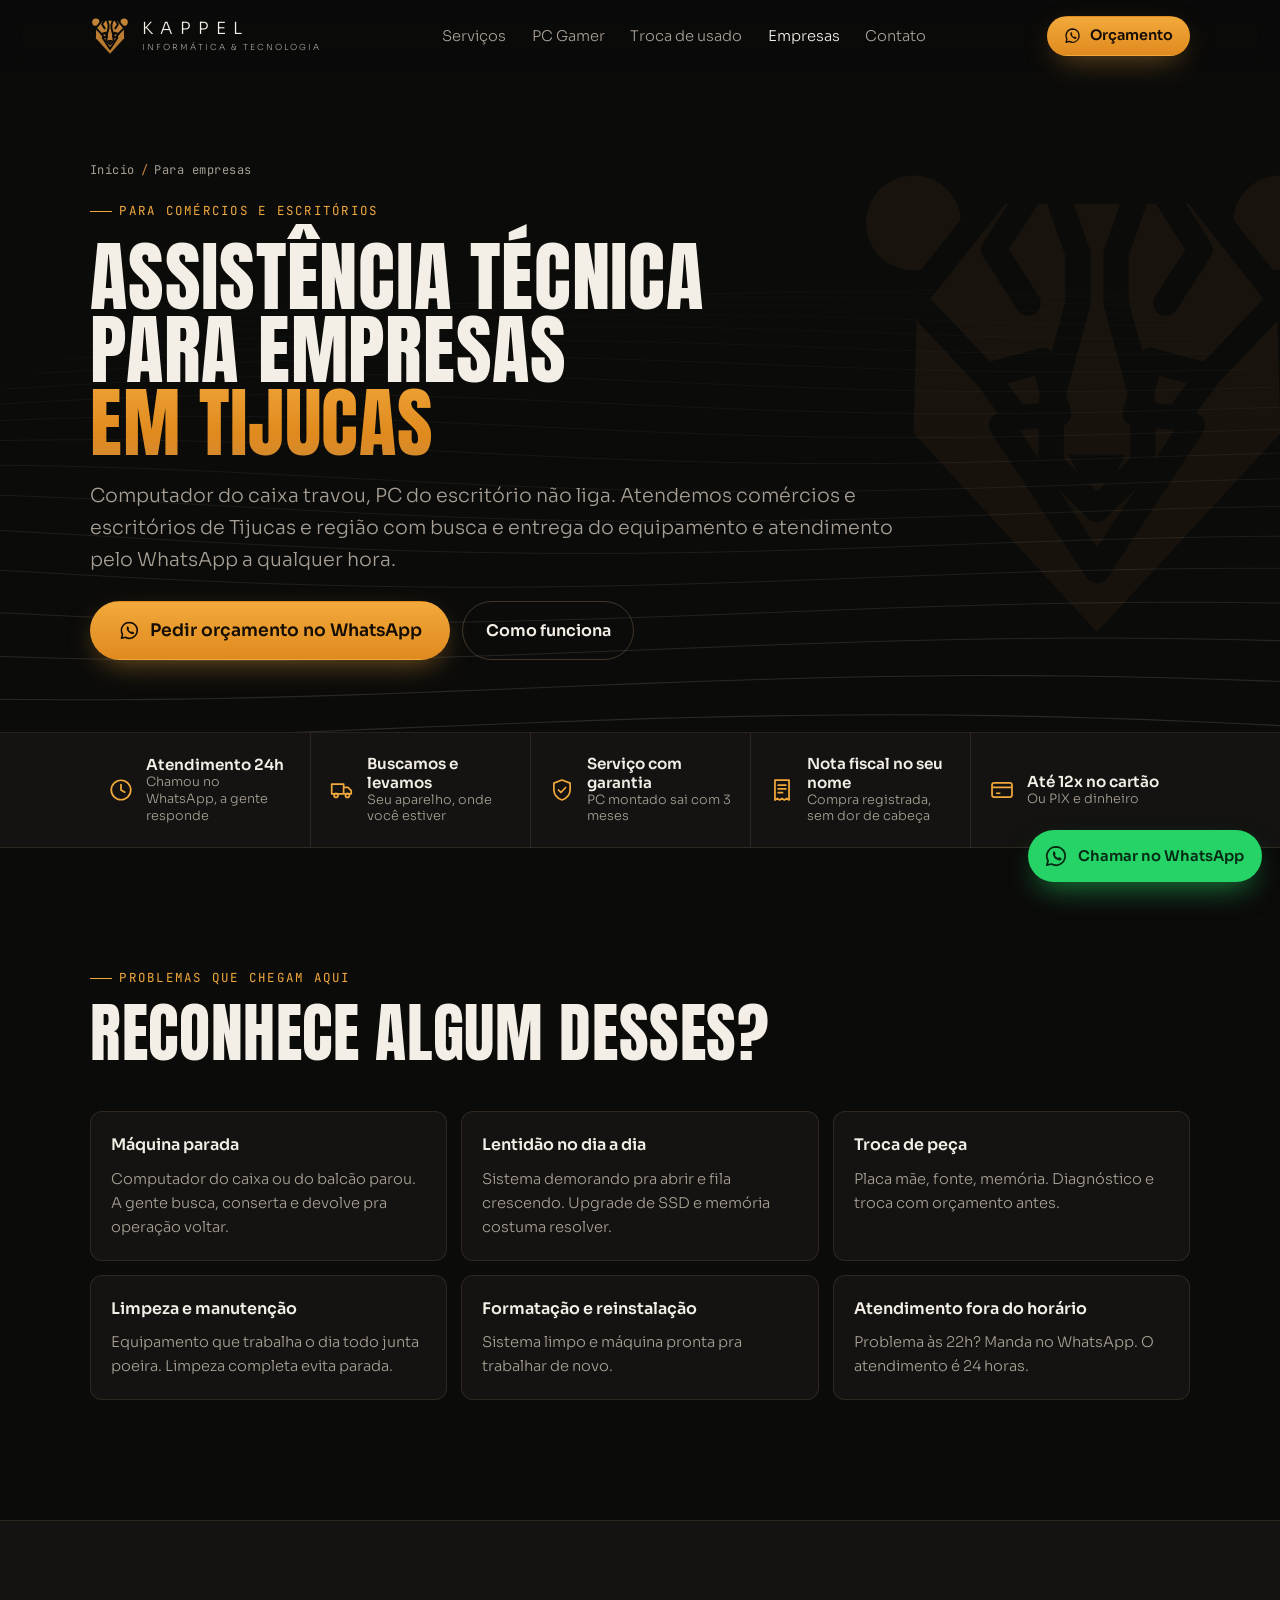
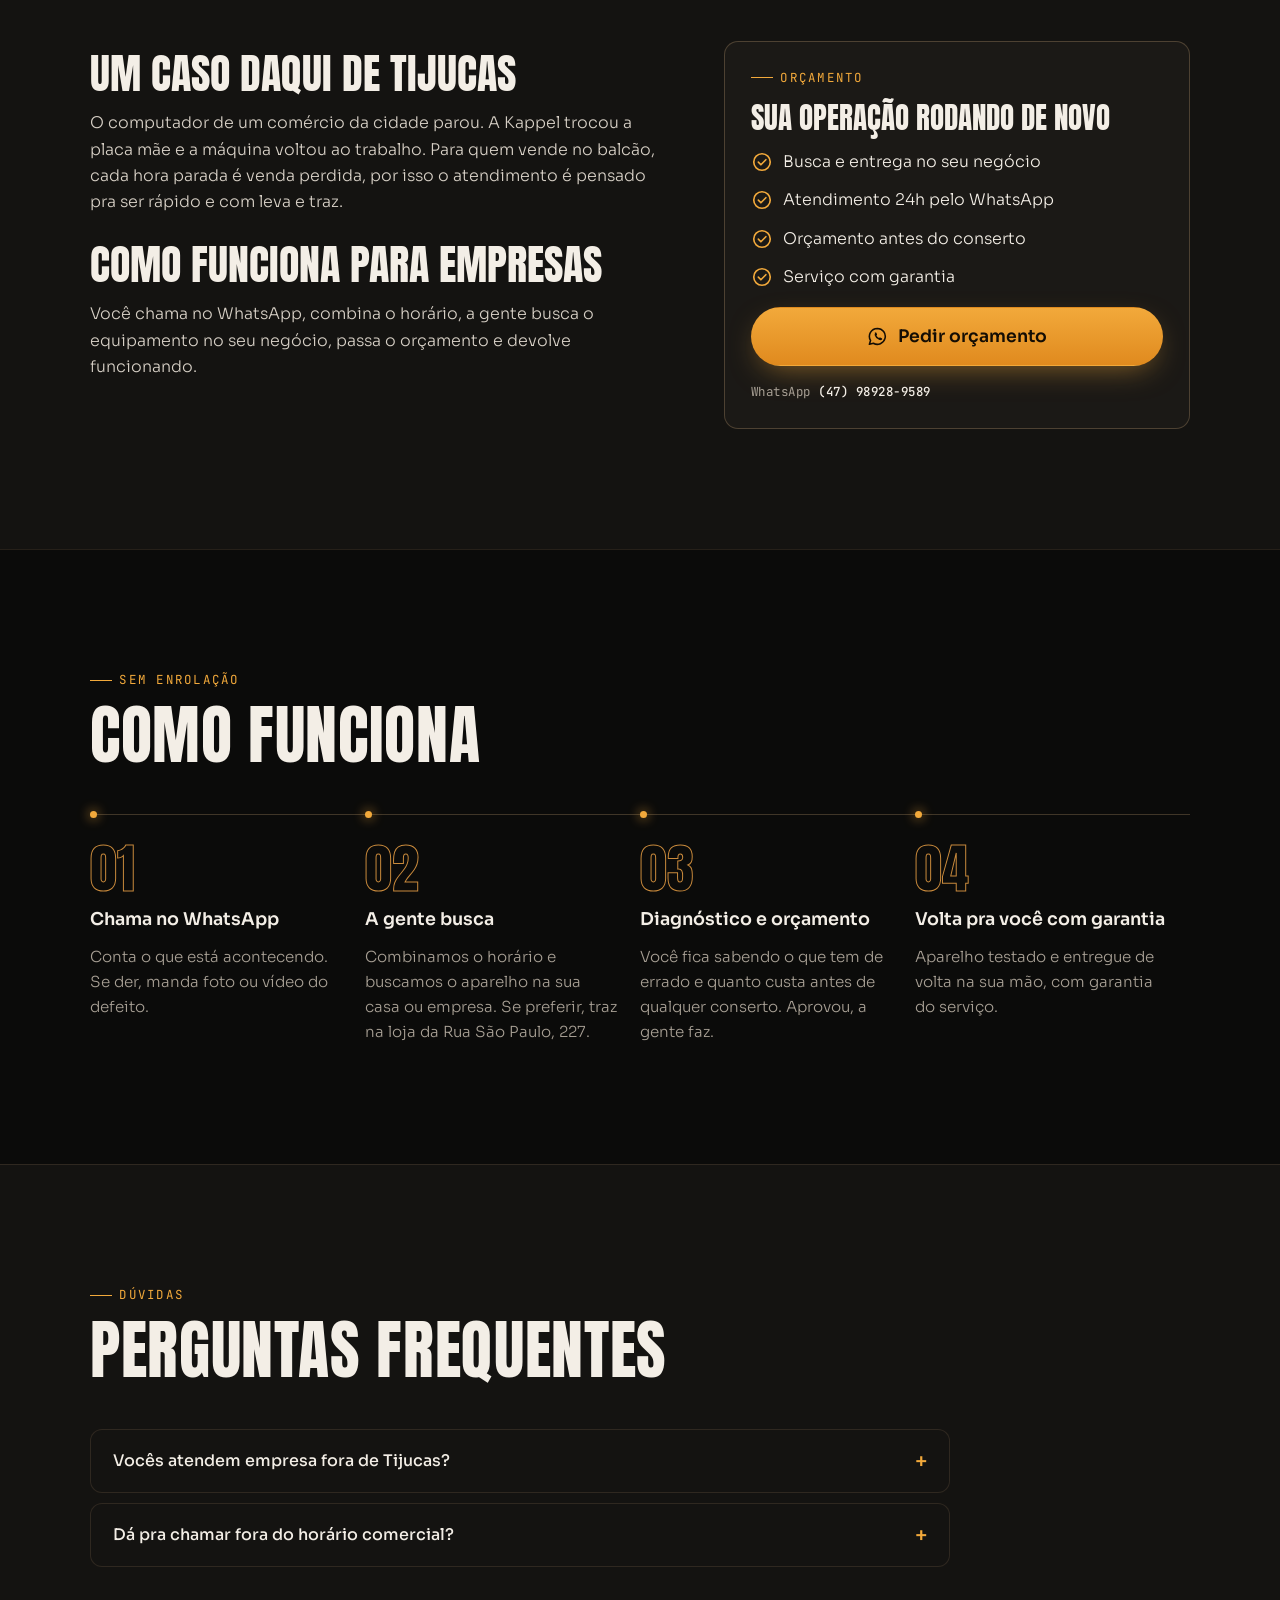
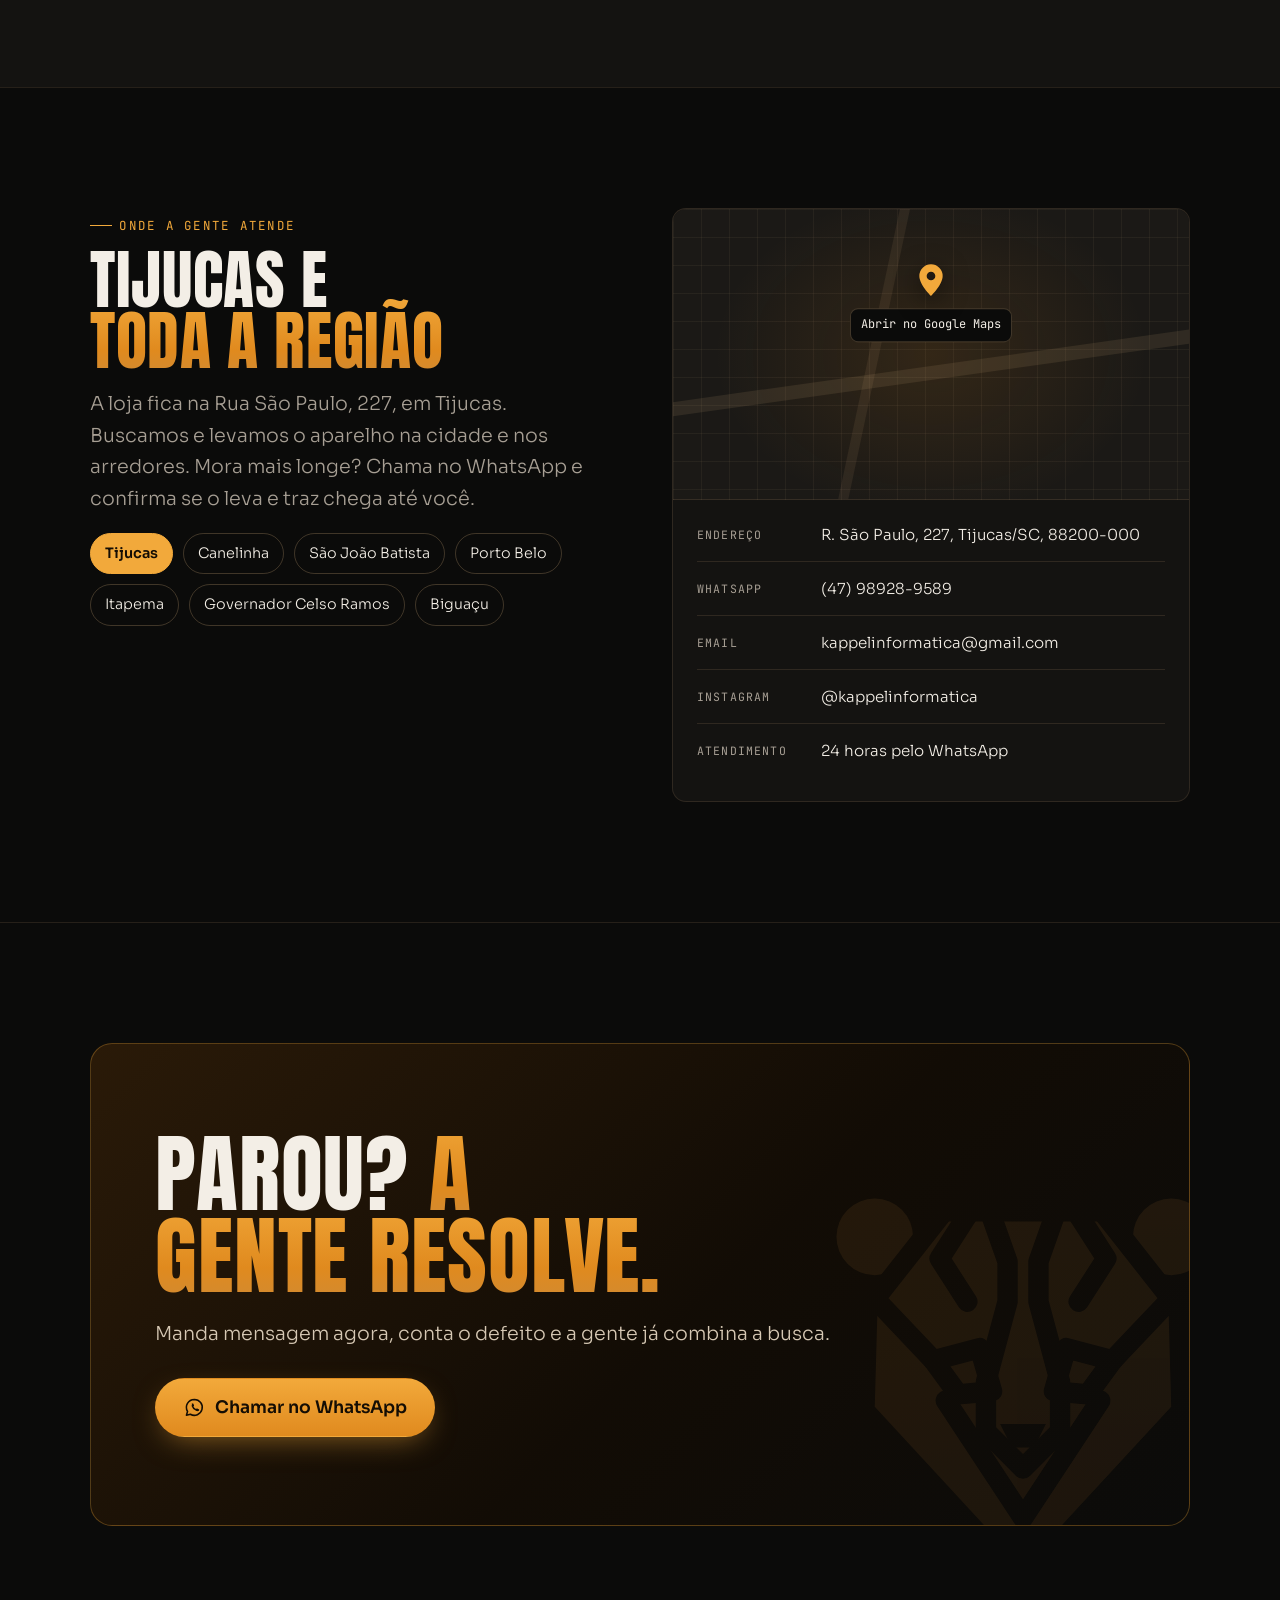
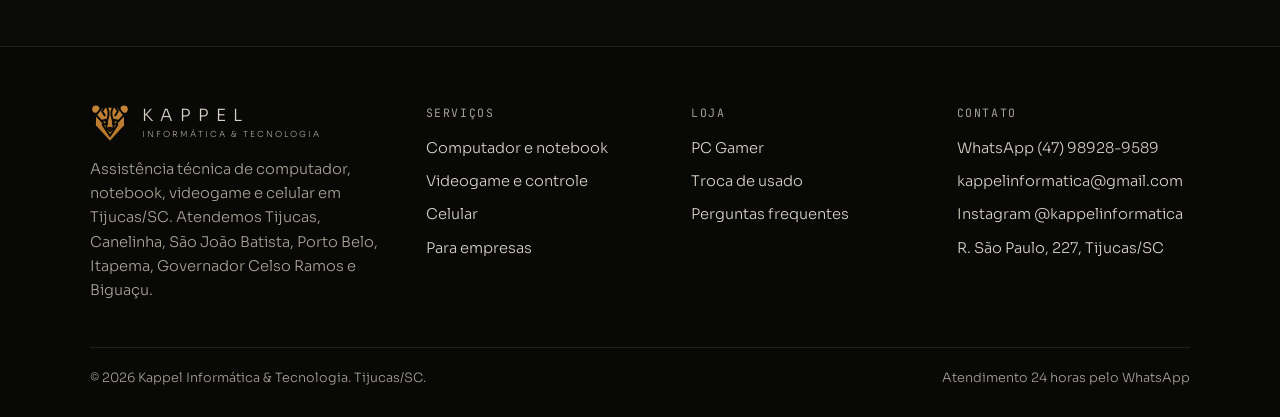
==== commit c31d89c1: "Prepara o site para deploy na Vercel Adiciona vercel.json com URLs limpas e barra final (alinhadas a" ====
--- a/empresas/index.html
+++ b/empresas/index.html
@@ -30,7 +30,7 @@
 <link rel="manifest" href="/site.webmanifest">
 <link rel="preload" href="/assets/fonts/anton.woff2" as="font" type="font/woff2" crossorigin>
 <link rel="preload" href="/assets/fonts/sora-var.woff2" as="font" type="font/woff2" crossorigin>
-<link rel="stylesheet" href="/assets/css/site.css">
+<link rel="stylesheet" href="/assets/css/site.css?v=9638f97367">
 <script type="application/ld+json">{"@context":"https://schema.org","@graph":[{"@type":["ComputerStore","LocalBusiness"],"@id":"https://www.kappelinformatica.com.br/#negocio","name":"Kappel Informática & Tecnologia","alternateName":["Kappel Informática","Kappel"],"description":"Assistência técnica multimarca de computador, notebook, videogame, controle e celular em Tijucas/SC, com busca e entrega do aparelho, atendimento 24 horas pelo WhatsApp e venda de PC Gamer montado com nota fiscal.","url":"https://www.kappelinformatica.com.br/","logo":"https://www.kappelinformatica.com.br/assets/img/logo-512.png","image":"https://www.kappelinformatica.com.br/assets/img/og-kappel.jpg","telephone":"+55-47-98928-9589","email":"kappelinformatica@gmail.com","address":{"@type":"PostalAddress","streetAddress":"R. São Paulo, 227","addressLocality":"Tijucas","addressRegion":"SC","postalCode":"88200-000","addressCountry":"BR"},"hasMap":"https://www.google.com/maps/search/?api=1&query=Kappel%20Inform%C3%A1tica%20R.%20S%C3%A3o%20Paulo%20227%20Tijucas%20SC","areaServed":[{"@type":"City","name":"Tijucas, SC"},{"@type":"City","name":"Canelinha, SC"},{"@type":"City","name":"São João Batista, SC"},{"@type":"City","name":"Porto Belo, SC"},{"@type":"City","name":"Itapema, SC"},{"@type":"City","name":"Governador Celso Ramos, SC"},{"@type":"City","name":"Biguaçu, SC"}],"openingHoursSpecification":[{"@type":"OpeningHoursSpecification","dayOfWeek":["Monday","Tuesday","Wednesday","Thursday","Friday","Saturday","Sunday"],"opens":"00:00","closes":"23:59"}],"paymentAccepted":"Cartão de crédito, PIX, Dinheiro","currenciesAccepted":"BRL","priceRange":"$$","sameAs":["https://www.instagram.com/kappelinformatica/","https://www.facebook.com/61590926625800/"],"knowsAbout":["Conserto de computador","Conserto de notebook","Formatação","Upgrade de SSD e memória RAM","Troca de placa mãe","Reparo em placa","Conserto de videogame","Conserto de controle","Troca de tela de celular","Montagem de PC Gamer"],"hasOfferCatalog":{"@type":"OfferCatalog","name":"Serviços e produtos","itemListElement":[{"@type":"Offer","itemOffered":{"@type":"Service","name":"Conserto de computador e notebook","url":"https://www.kappelinformatica.com.br/servicos/computador-e-notebook/"}},{"@type":"Offer","itemOffered":{"@type":"Service","name":"Conserto de videogame e controle","url":"https://www.kappelinformatica.com.br/servicos/videogame-e-controle/"}},{"@type":"Offer","itemOffered":{"@type":"Service","name":"Troca de tela e conserto de celular","url":"https://www.kappelinformatica.com.br/servicos/celular/"}},{"@type":"Offer","itemOffered":{"@type":"Service","name":"Assistência técnica para empresas","url":"https://www.kappelinformatica.com.br/empresas/"}},{"@type":"Offer","itemOffered":{"@type":"Service","name":"PC Gamer montado com nota fiscal","url":"https://www.kappelinformatica.com.br/pc-gamer/"}}]}},{"@type":"Service","name":"Assistência técnica para empresas","serviceType":"Assistência técnica para empresas","description":"Computador do caixa travou? Assistência técnica para comércios e escritórios em Tijucas e região, com busca e entrega do equipamento e atendimento 24h.","url":"https://www.kappelinformatica.com.br/empresas/","provider":{"@id":"https://www.kappelinformatica.com.br/#negocio"},"areaServed":[{"@type":"City","name":"Tijucas, SC"},{"@type":"City","name":"Canelinha, SC"},{"@type":"City","name":"São João Batista, SC"},{"@type":"City","name":"Porto Belo, SC"},{"@type":"City","name":"Itapema, SC"},{"@type":"City","name":"Governador Celso Ramos, SC"},{"@type":"City","name":"Biguaçu, SC"}]},{"@type":"BreadcrumbList","itemListElement":[{"@type":"ListItem","position":1,"name":"Início","item":"https://www.kappelinformatica.com.br/"},{"@type":"ListItem","position":2,"name":"Para empresas","item":"https://www.kappelinformatica.com.br/empresas/"}]},{"@type":"FAQPage","mainEntity":[{"@type":"Question","name":"Vocês atendem empresa fora de Tijucas?","acceptedAnswer":{"@type":"Answer","text":"Atendemos Tijucas e região. Confirme o seu endereço pelo WhatsApp."}},{"@type":"Question","name":"Dá pra chamar fora do horário comercial?","acceptedAnswer":{"@type":"Answer","text":"Dá. O atendimento pelo WhatsApp é 24 horas."}}]}]}</script>
 <!--
   GA4: troque G-XXXXXXXXXX pelo ID real e descomente.
@@ -192,6 +192,6 @@
   </div>
 </footer>
 <a class="zap-float" href="https://wa.me/5547989289589?text=Oi%2C%20Kappel%21%20Vim%20pelo%20site%20e%20quero%20um%20or%C3%A7amento." target="_blank" rel="noopener" aria-label="Chamar a Kappel no WhatsApp"><svg aria-hidden="true"><use href="#i-zap"/></svg><span>Chamar no WhatsApp</span></a>
-<script src="/assets/js/site.js" defer></script>
+<script src="/assets/js/site.js?v=bb8026a8f8" defer></script>
 </body>
 </html>
